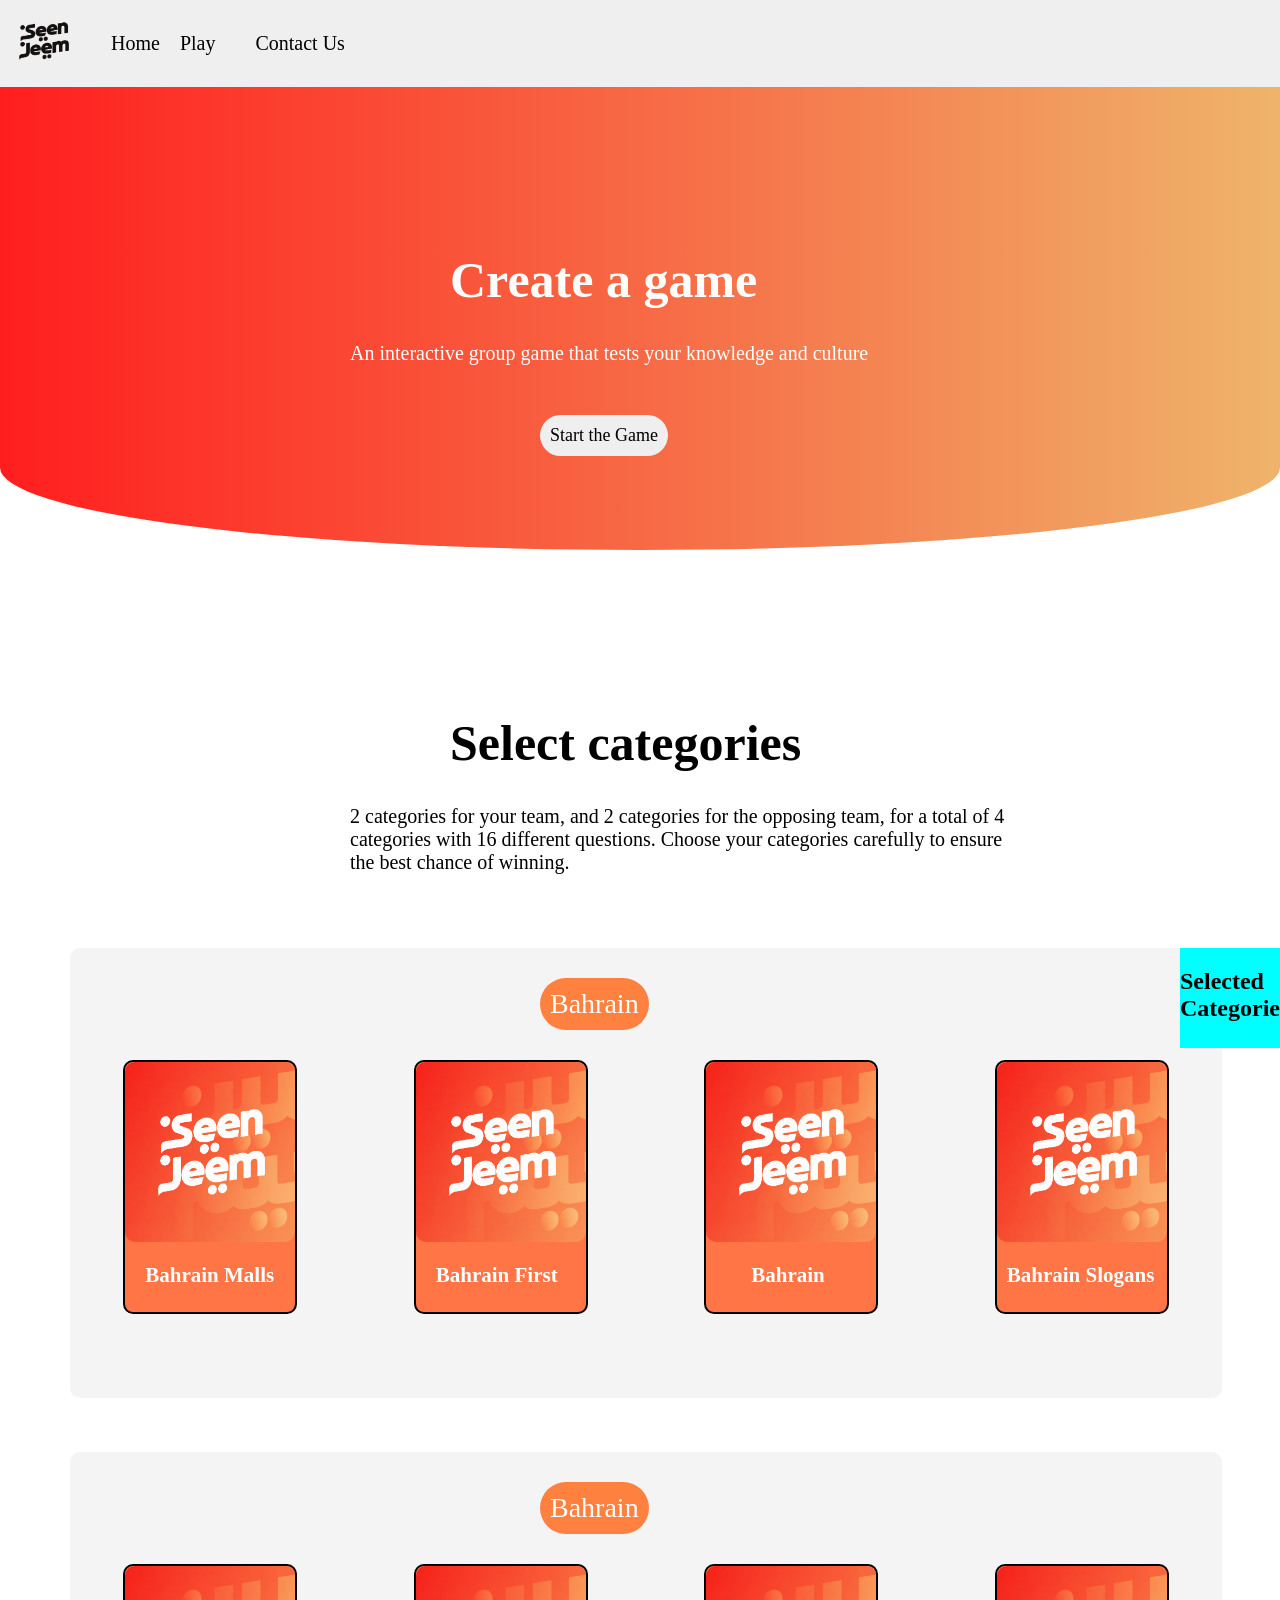
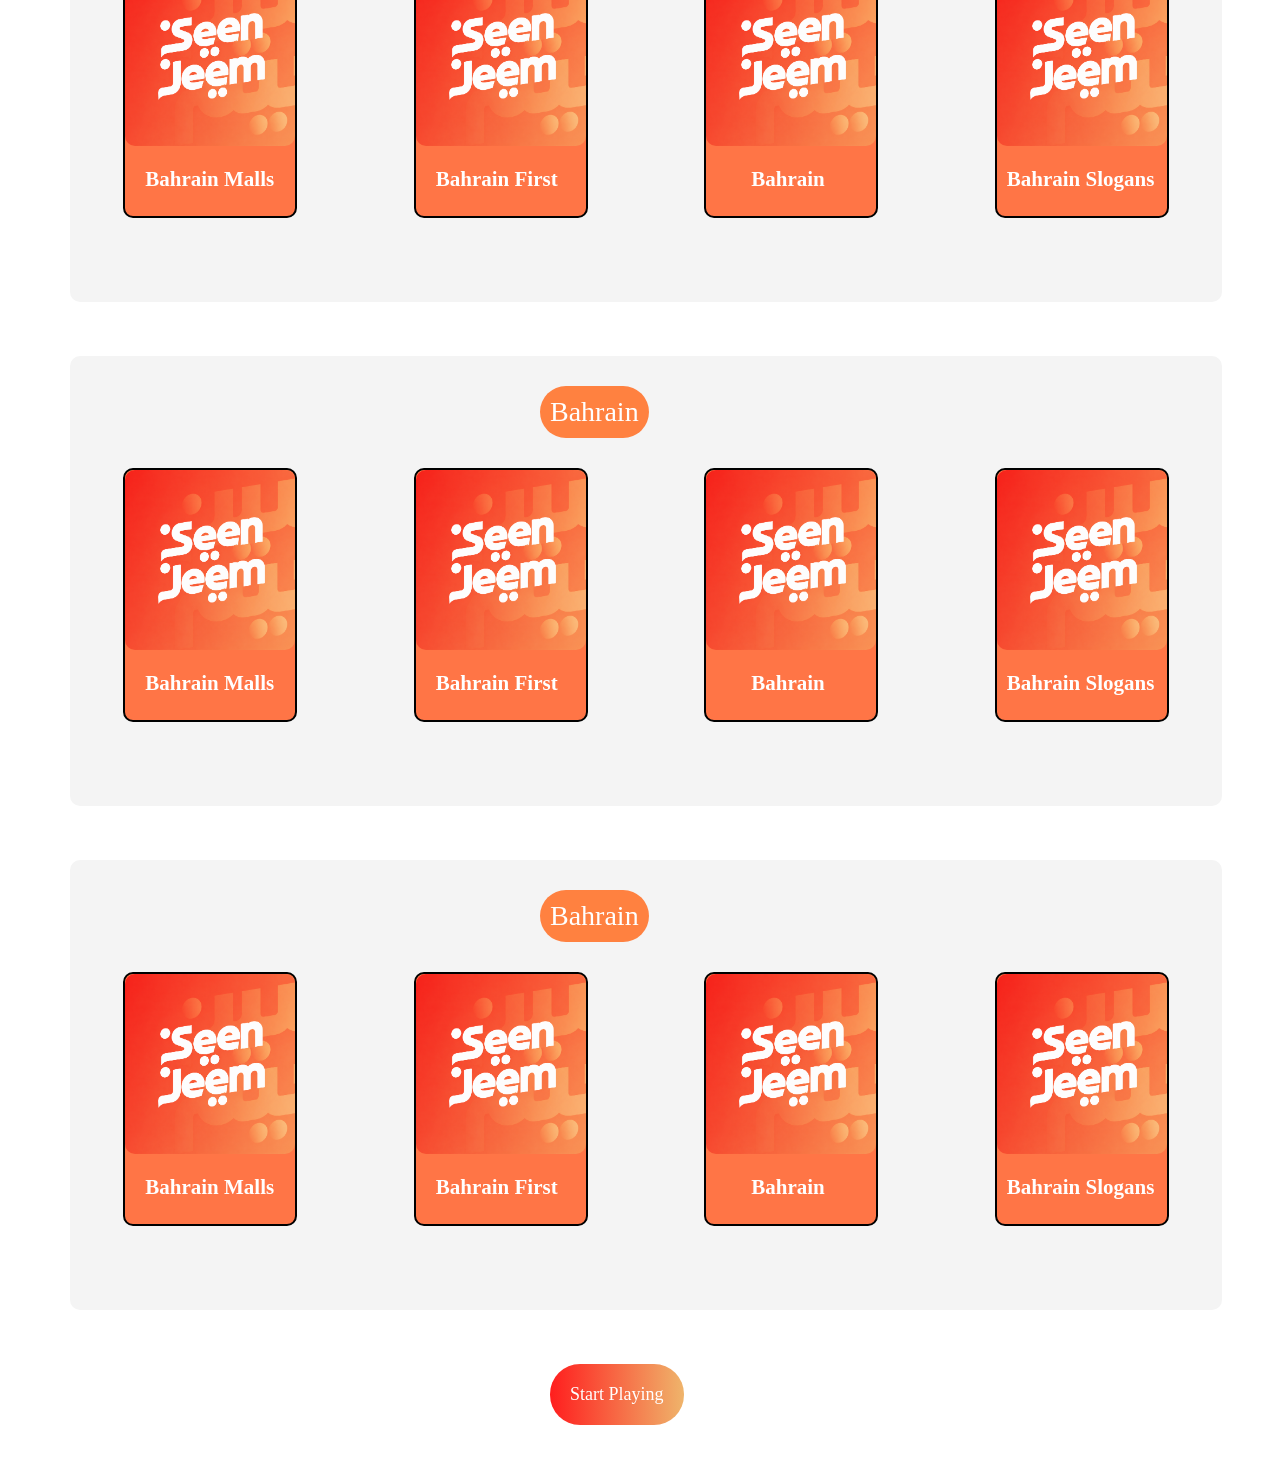
==== index.html @ 5590b990 "fix the questionclick function" ====
<!DOCTYPE html>
<html lang="en">
<head>
    <meta charset="UTF-8">
    <meta name="viewport" content="width=device-width, initial-scale=1.0">
    <title>SeenJeem</title>
    <link rel="stylesheet" href="./style.css">
    <script defer src="./app.js"></script>
    
</head>
<body>
        <div class="background">
    
    <nav class="navbar">
        <div class="logo"><img src="./pictures/seenjeemlogo-black-nobg.png" alt=""></div>

        <ul class="nav-links">
            <li><a href="#">Home</a></li>
            <li><a href="#">Play</li>
            <li><a href="#">Contact Us</a></li>
        </ul>

        
        <div class="hamburger">☰</div>
    </nav>
        <h1>Create a game</h1>
        <p>An interactive group game that tests your knowledge and culture</p>
        <button class="start-button">Start the Game</button>
    </div>


   <div class="select-category">
    <h1>Select categories</h1>
    <p>2 categories for your team, and 2 categories for the opposing team,
         for a total of 4 <br>categories with 16 different questions.
          Choose your categories carefully to ensure<br> the best chance of winning.</p>

   </div>
   <br><br><br>
<!-- <p style="height:100px; width:100px; position: absolute; right:0; background-color: aqua;">Side Bar</p> -->
 <div class="sidebar">

    <h2>Selected Categories</h2>

   <div id="selectedCategories"></div>

 </div>

   <div class="bahrain">
    <div class="bahrain-category">
        <button>Bahrain</button>

        <div class="bahrain-cards">

        <div  class="bahrain-q1">
            <img  src="./pictures/seenjeem-eng.png" alt="">
            <div class="bahrain-q1-h2">
                <h2>Bahrain Malls</h2>
            
        </div>

    </div>
       <div  class="bahrain-q2">
            <img  src="./pictures/seenjeem-eng.png" alt="">
            <div class="bahrain-q2-h2">
                <h2>Bahrain First</h2>
            
        </div>

    </div>

    <div  class="bahrain-q3">
            <img  src="./pictures/seenjeem-eng.png" alt="">
            <div class="bahrain-q3-h2">
                <h2>Bahrain </h2>
            
        </div>

    </div>
    <div  class="bahrain-q4">
            <img  src="./pictures/seenjeem-eng.png" alt="">
            <div class="bahrain-q4-h2">
                <h2>Bahrain Slogans</h2>
            
        </div>

    </div>
    </div>
    </div>

   </div>
   <br><br><br>
   <div class="bahrain">
    <div class="bahrain-category">
        <button>Bahrain</button>

        <div class="bahrain-cards">

        <div  class="bahrain-q1">
            <img  src="./pictures/seenjeem-eng.png" alt="">
            <div class="bahrain-q1-h2">
                <h2>Bahrain Malls</h2>
            
        </div>

    </div>
       <div  class="bahrain-q2">
            <img  src="./pictures/seenjeem-eng.png" alt="">
            <div class="bahrain-q2-h2">
                <h2>Bahrain First</h2>
            
        </div>

    </div>

    <div  class="bahrain-q3">
            <img  src="./pictures/seenjeem-eng.png" alt="">
            <div class="bahrain-q3-h2">
                <h2>Bahrain </h2>
            
        </div>

    </div>
    <div  class="bahrain-q4">
            <img  src="./pictures/seenjeem-eng.png" alt="">
            <div class="bahrain-q4-h2">
                <h2>Bahrain Slogans</h2>
            
        </div>

    </div>
    </div>
    </div>

   </div>
   <br><br><br>
   <div class="bahrain">
    <div class="bahrain-category">
        <button>Bahrain</button>

        <div class="bahrain-cards">

        <div  class="bahrain-q1" >
            <img  src="./pictures/seenjeem-eng.png" alt="">
            <div class="bahrain-q1-h2">
                <h2>Bahrain Malls</h2>
            
        </div>

    </div>
       <div  class="bahrain-q2" >
            <img  src="./pictures/seenjeem-eng.png" alt="">
            <div class="bahrain-q2-h2">
                <h2>Bahrain First</h2>
            
        </div>

    </div>

    <div  class="bahrain-q3" >
            <img  src="./pictures/seenjeem-eng.png" alt="">
            <div class="bahrain-q3-h2">
                <h2>Bahrain </h2>
            
        </div>

    </div>
    <div  class="bahrain-q4" >
            <img  src="./pictures/seenjeem-eng.png" alt="">
            <div class="bahrain-q4-h2">
                <h2>Bahrain Slogans</h2>
            
        </div>

    </div>
    </div>
    </div>

   </div>
   <br><br><br>
   <div class="bahrain">
    <div class="bahrain-category">
        <button>Bahrain</button>

        <div class="bahrain-cards">

        <div  class="bahrain-q1" >
            <img  src="./pictures/seenjeem-eng.png" alt="">
            <div class="bahrain-q1-h2">
                <h2>Bahrain Malls</h2>
            
        </div>

    </div>
       <div  class="bahrain-q2" >
            <img  src="./pictures/seenjeem-eng.png" alt="">
            <div class="bahrain-q2-h2">
                <h2>Bahrain First</h2>
            
        </div>

    </div>

    <div  class="bahrain-q3" >
            <img  src="./pictures/seenjeem-eng.png" alt="">
            <div class="bahrain-q3-h2">
                <h2>Bahrain </h2>
            
        </div>

    </div>
    <div  class="bahrain-q4" >
            <img  src="./pictures/seenjeem-eng.png" alt="">
            <div class="bahrain-q4-h2">
                <h2>Bahrain Slogans</h2>
            
        </div>

    </div>
    </div>
    </div>

   </div>
<br><br><br>
<!-- board section -->
   <div class="play-button">
    <button>Start Playing</button>

   </div>
    <br><br><br>

    <div class="cards-container">

    <div class="question-card " id="category1">

    <div class="left-side">
        <button>200</button>
        <button>400</button>
        <button>600</button>
    </div>

    <div class="mid-pic">
                <h2 class="category-name"></h2>
        <img src="./pictures/seenjeem-eng.png" alt="">
    </div>

    <div class="right-side">
        <button>200</button>
        <button>400</button>
        <button>600</button>
    </div>

</div>
<div class="question-card" id="category2">

    <div class="left-side">
        <button>200</button>
        <button>400</button>
        <button>600</button>
    </div>

    <div class="mid-pic">
        <h2 class="category-name"></h2>
        <img src="./pictures/seenjeem-eng.png" alt="">
    </div>

    <div class="right-side">
        <button>200</button>
        <button>400</button>
        <button>600</button>
    </div>

</div>

<div class="question-card" id="category3">

    <div class="left-side">
        <button>200</button>
        <button>400</button>
        <button>600</button>
    </div>

    <div class="mid-pic">
         <h2 class="category-name"></h2>
        <img src="./pictures/seenjeem-eng.png" alt="">
    </div>

    <div class="right-side">
        <button>200</button>
        <button>400</button>
        <button>600</button>
    </div>

</div>
<div class="question-card" id="category4">

    <div class="left-side">
        <button>200</button>
        <button>400</button>
        <button>600</button>
    </div>

    <div class="mid-pic">
        <h2 class="category-name"></h2>
        <img src="./pictures/seenjeem-eng.png" alt="">
    </div>

    <div class="right-side">
        <button>200</button>
        <button>400</button>
        <button>600</button>
    </div>

</div>




</div>
<div class="bottom-bar">
    <div class="team-1">
        <h2>Team 1</h2>
        <p>Score</p>
        <div class="score-box" id="team1-score">0</div>

    </div>
    <div class="team-2">
        <h2>Team 2</h2>
        <p>Score</p>
        <div class="score-box" id="team2-score">0</div>

    </div>

</div>
<!-- question section -->
 <!-- <nav class="navbar2">
        <div class="logo"><img src="./pictures/seenjeemlogo-black-nobg.png" alt=""></div>

        <ul class="nav-links">
            <li><a href="#">Home</a></li>
            <li><a href="#">Play</li>
            <li><a href="#">Contact Us</a></li>
        </ul>

        
        <div class="hamburger">☰</div>
    </nav> -->
    <div class="game">
        <div class="quiz">
            <div class="question"></div>
            <div class="choices">
            <button id="answer1">a2</button>
            <button id="answer2"></button>
            <button id="answer3"></button>
        </div>
    </div>

    <div class="teams">
        <div class=" team " id="team1"> Team 1</div>
        <div class="team" id="team2">Team 2</div>
    </div>
    

</div>
<div class="answer">
        <h2>the answer is</h2>
    </div>

<div class="bottom-bar2">
    <div class="team-11">
        <h2>Team 1</h2>
        <p>Score</p>
        <div class="score-box" id="team1-score">0</div>

    </div>
    <div class="team-22">
        <h2>Team 2</h2>
        <p>Score</p>
        <div class="score-box2" id="team2-score2">0</div>

    </div>

</div>
</body>
</html>
---- style.css ----
body {
    margin: 0;
    /* removes any default spacing that the browser does */
}
.navbar {
    background: #EFEFEF;
    padding: 16px;
    display: flex;
    justify-content: flex-start;
    align-items: center;

}
.background{
     height: 550px;

    background: linear-gradient(
        90deg,
        #ff1e1e 0%,
        #efb46b 100%
    );
    /* this blends two color with each other starts from the left which is #ff1e1e which start solid with 0% till the yellow and the 90deg so it sarts from the left to the right */

    border-bottom-left-radius: 50% 15%;
    border-bottom-right-radius: 50% 15%;
}
.logo{
    /* background-color: orange; */
    width: 55px;
    /* height: 20%; */
    

}
.logo img{
    width: 100%;
    height: 10%;

}
.nav-links {
    list-style: none;
    display: flex;
    gap: 20px;
    
}

.nav-links li {
    display: block;
}

.nav-links a {
    color: black;
    text-decoration: none;
    font-size: 20px;
    /* font-family: 'Gill Sans', 'Gill Sans MT', Calibri, 'Trebuchet MS', sans-serif; */
    font-family: 'britannic';
    
}

.nav-links a:hover{
    color: white;
    background-color: #A90000;
    border-radius: 30px;
    padding: 10px;
}

.hamburger{
    display: none;
}
/* when the screen goes below the this number app;y the styling */


@media(max-width: 400px){
    .nav-links{
        display: none;
        padding-left: 50px;
    }

    .hamburger{
        display: block;
    }
}
.sidebar{
    height:100px;
     width:100px;
      position: absolute; 
      right:0; 
      background-color: aqua;
}
.background h1{
    color: white;
    font-family: 'britannic';
    font-size: 50px;
    padding-left: 450px;
    padding-top: 130px;
}
.background p{
    color: white;
    font-size: 20px;
    padding-left: 350px;
}
.start-button{
   padding: 10px;
   border-radius: 30px;
   border: none;
   color: black;
   font-size: 18px;
   font-family:'britannic' ;

    margin-left: 540px;
    margin-top: 30px;
    
}
.start-button:hover{
    color: white;
    background-color: #A90000;
;
}
.select-category h1{
    font-family: 'britannic';
    font-size: 50px;
    padding-left: 450px;
    padding-top: 130px;

}
.select-category p{
    font-size: 20px;
    padding-left: 350px;

}

.bahrain-category{
    background-color:#F4F4F4;
    width: 90%;
    height: 450px;
    /* height: 100%; */
    /* padding-left: 350px; */
    margin-left: 70px;
    border-radius: 10px;
    
}
.bahrain-cards{
    display: flex;
    justify-content:space-around;
    gap: 10px;
}
.bahrain-category button{
    color: white;
   padding: 10px;
   border-radius: 30px;
   border: none;
   font-size: 28px;
   font-family:'britannic' ;
   background-color: #FF8140;

    margin-left: 470px;
    margin-top: 30px;
    margin-bottom: 30px;
    
    

}
.bahrain-q1{
    width: 170px;
    height: 250px;
    border: solid black 2px;
    border-radius: 10px;
    background-color:#FF7546;
    
    
}
.bahrain-q1 img{
    /* border: 2px black; */
    border-radius: 10px;
    width:170px;
    height: 180px;
    /* padding-left: 30px; */
}
.bahrain-q1-h2{
    font-family: 'britannic';
    background-color: #FF7546;
    color: white;
    padding-left: 20px;
    font-size: 14px;
}
.bahrain-q2{
    width: 170px;
    height: 250px;
    border: solid black 2px;
    border-radius: 10px;
    background-color: #FF7546;
    
}
.bahrain-q2 img{
    /* border: 2px black; */
    border-radius: 10px;
    width:170px;
    height: 180px;
    /* padding-left: 30px; */
}
.bahrain-q2-h2{
    font-family: 'britannic';
    background-color: #FF7546;
    color: white;
    padding-left: 20px;
    font-size: 14px;

}
.bahrain-q3{
    width: 170px;
    height: 250px;
    border: solid black 2px;
    border-radius: 10px;
    background-color: #FF7546;
    
}
.bahrain-q3 img{
    /* border: 2px black; */
    border-radius: 10px;
    width:170px;
    height: 180px;
    /* padding-left: 30px; */
}
.bahrain-q3-h2{
    font-family: 'britannic';
    background-color: #FF7546;
    color: white;
    padding-left: 45px;
    font-size: 14px;

}
.bahrain-q4{
    width: 170px;
    height: 250px;
    border: solid black 2px;
    border-radius: 10px;
    background-color: #FF7546;
    
}
.bahrain-q4 img{
    /* border: 2px black; */
    border-radius: 10px;
    width:170px;
    height: 180px;
    /* padding-left: 30px; */
}
.bahrain-q4-h2{
    font-family: 'britannic';
    background-color: #FF7546;
    color: white;
    padding-left: 10px;
    font-size: 14px;

}
.play-button button{
   padding: 20px;
   border-radius: 30px;
   border: none;
   color: white;
    background: linear-gradient(
        90deg,
        #ff1e1e 0%,
        #efb46b 100%
    );
    margin-left: 550px;
    font-size: 18px;
   font-family:'britannic' ; 
   
   
}
.play-button button:hover{
    background-color: #A90000;
    background: #A90000;
}
/* //////////////////////////////////////////////////////////////////////////// */
/* board page */

.navbar-board {
    background: linear-gradient(
        90deg,
        #ff1e1e 0%,
        #efb46b 100%
    );
    padding: 16px;
    display: flex;
    justify-content: flex-start;
    align-items: center;

}
.nav-links-board {
    list-style: none;
    display: flex;
    gap: 20px;
    
}

.nav-links-board li {
    display: block;
}

.nav-links-board a {
    color: white;
    text-decoration: none;
    font-size: 20px;
    /* font-family: 'Gill Sans', 'Gill Sans MT', Calibri, 'Trebuchet MS', sans-serif; */
    font-family: 'britannic';
    
}

.nav-links-board a:hover{
    color: black;
    background-color: white;
    border-radius: 30px;
    padding: 10px;
}
.cards-container{
    display: flex;
    gap: 30px;
    justify-content: center;
    flex-wrap: wrap;
}

.question-card{
    background-color:#F4F4F4;
    width: 550px;
    height: 200px;
    padding: 22px;
    display: flex;
    gap: 10px;
    align-items: center;
    justify-content: center;
    border-radius: 20px;
}
.mid-pic img{
    width: 120px;
    border-radius: 20px;
}
.left-side{
    display: flex;
    flex-direction: column;
    gap: 13px;
}
.right-side{
    display: flex;
    flex-direction: column;
    gap: 13px;
}
.left-side button{
   width: 60px;
   height: 30px;
   border: black solid 2px;
   border-radius: 150px;
   font-family: 'britannic';
}
.right-side button{
    width: 60px;
   height: 30px;
   border: black solid 2px;
   border-radius: 150px;
   font-family: 'britannic';
}
.left-side button:hover{
    color: white;
    background-color: #A90000;
    
}
.right-side button:hover{
    color: white;
    background-color: #A90000;
}
.bottom-bar{
    width: 100%;
    height: 20%;
    background-color: #EFEFEF;
    display: flex;
    justify-content: space-between;
    margin-top: 60px;
}
.team-1{
    font-family: 'britannic';
    margin-left: 120px;
    
}

.team-2{
    font-family: 'britannic';
    margin-right: 120px;
}
.team-1 p{
    border-bottom: 2px solid black;
    padding-bottom: 8px;
}

.team-2 p {
    border-bottom: 2px solid black;
    padding-bottom: 8px;

}
.score-box {
    width: 70px;
    height: 50px;
    border: black 2px solid;
    border-radius: 10px;
    display: flex;
    justify-content: center;
    align-items: center;
    background-color: white;
}
/* let the board hidden  */
.cards-container{
    display: none;
}
.bottom-bar{
    display: none;
}
/* /////////////////////////////////////////////////////////////////////////////////////////////////////////////////////// */
/* question page */
.game {
    display: flex;
    gap: 30px;
}

.quiz {
    width: 500px;
    border: 3px solid #e5e5e5;
    border-radius: 20px;
    padding: 40px;
    margin-left: 100px;
    padding-left: 100px;
    display: flex;
    flex-direction: column;
    justify-content: center;
    align-items: center;
    margin-top: 70px;
}

.question {
    font-size: 30px;
    margin-bottom: 40px;
}

.choices {
    display: flex;
    flex-direction: column;
    gap: 15px;
    width: 50%;
}

.choices button {
    padding: 15px;
    border: none;
    border-radius: 12px;
    background: #e5e5e5;
}
.choices button:hover {
   color: white;
   background-color: #A90000;
}

.teams {
    width: 200px;
    margin-top: 100px;
}

.team {
    padding: 20px;
    margin-bottom: 12px;
    border-radius: 15px;
    background: #f3f3f3;
}


.answer{
font-family:'britannic';

}

.bottom-bar2{
    width: 100%;
    height: 20%;
    background-color: #EFEFEF;
    display: flex;
    justify-content: space-between;
    margin-top: 60px;
}
.team-11{
    font-family: 'britannic';
    margin-left: 120px;
    
}

.team-22{
    font-family: 'britannic';
    margin-right: 120px;
}
.team-11 p{
    border-bottom: 2px solid black;
    padding-bottom: 8px;
}

.team-22 p {
    border-bottom: 2px solid black;
    padding-bottom: 8px;

}
.score-box2 {
    width: 70px;
    height: 50px;
    border: black 2px solid;
    border-radius: 10px;
    display: flex;
    justify-content: center;
    align-items: center;
    background-color: white;
}
.game{
    display: none;
}
.answer{
    display: none;
}
.bottom-bar2{
    display: none;
}
/* .navbar2 {
    background: #EFEFEF;
    padding: 16px;
    display: flex;
    justify-content: flex-start;
    align-items: center;
        display: none;


} */
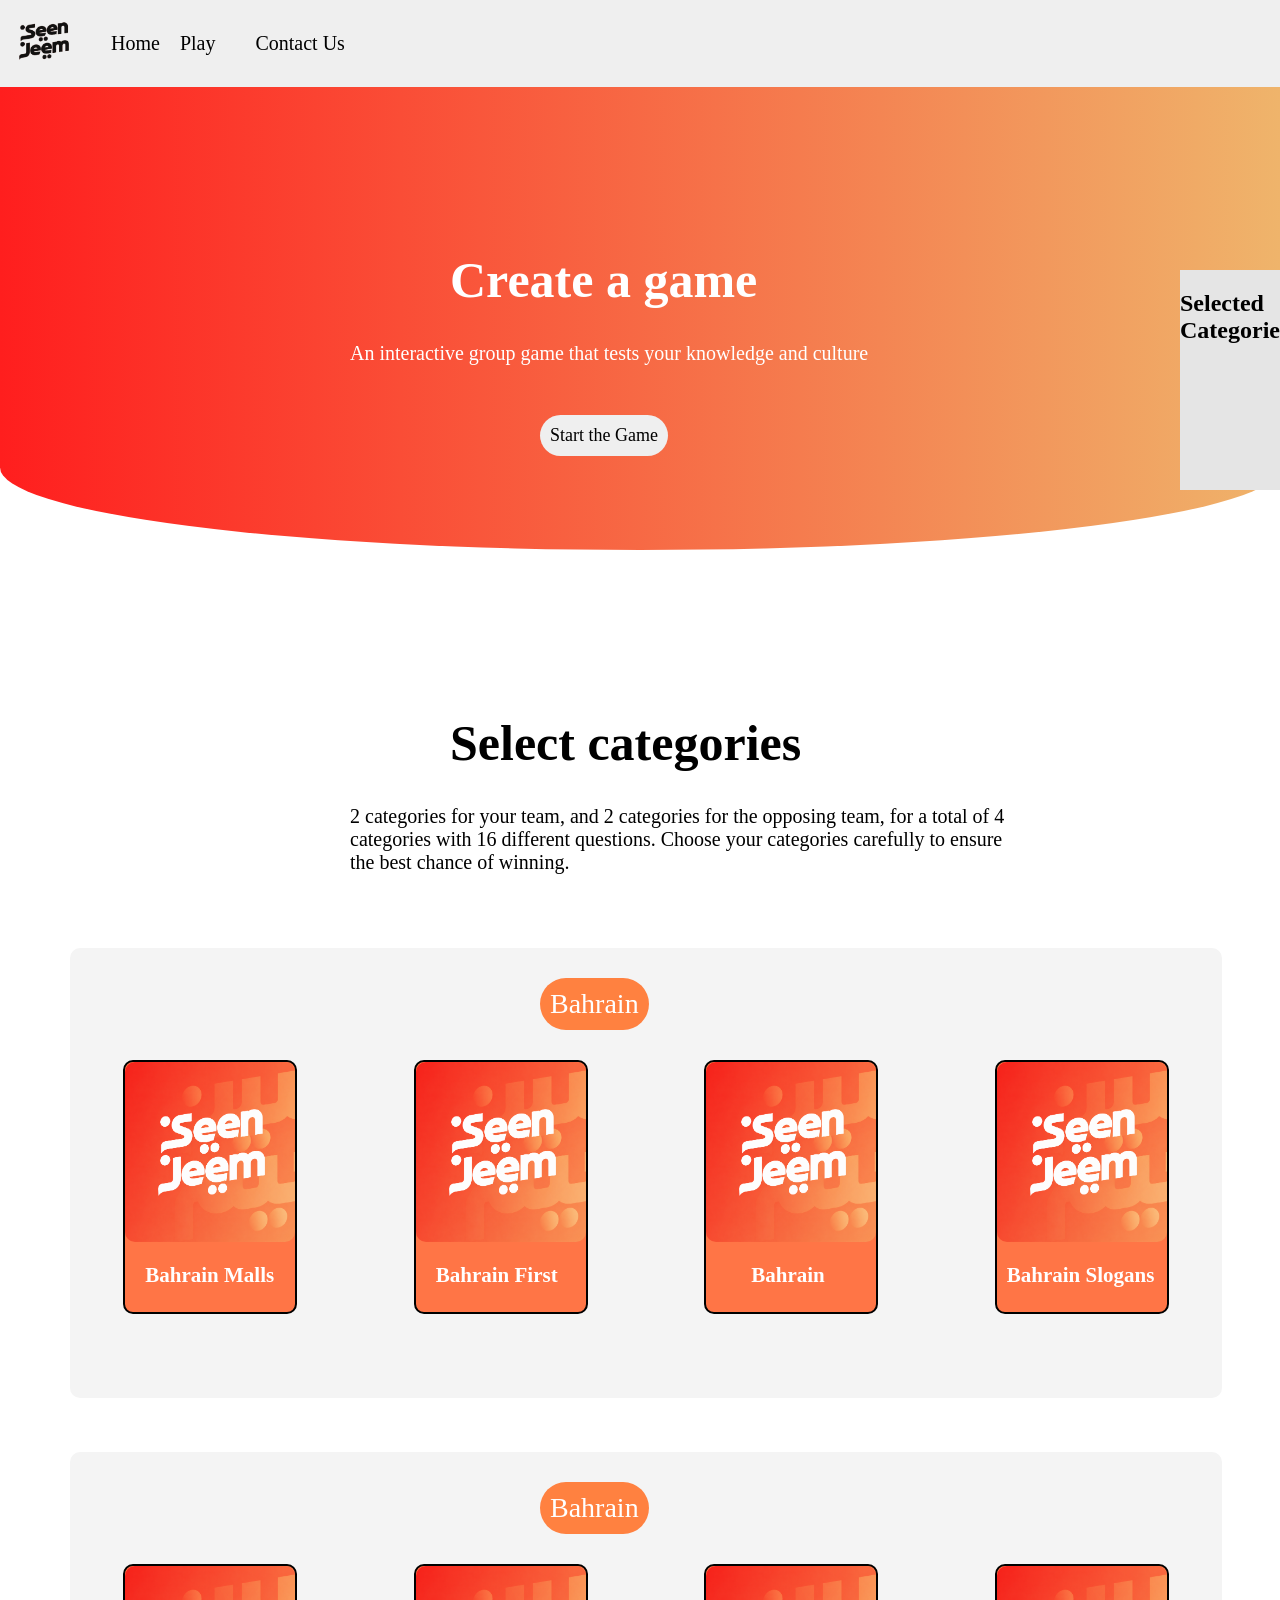
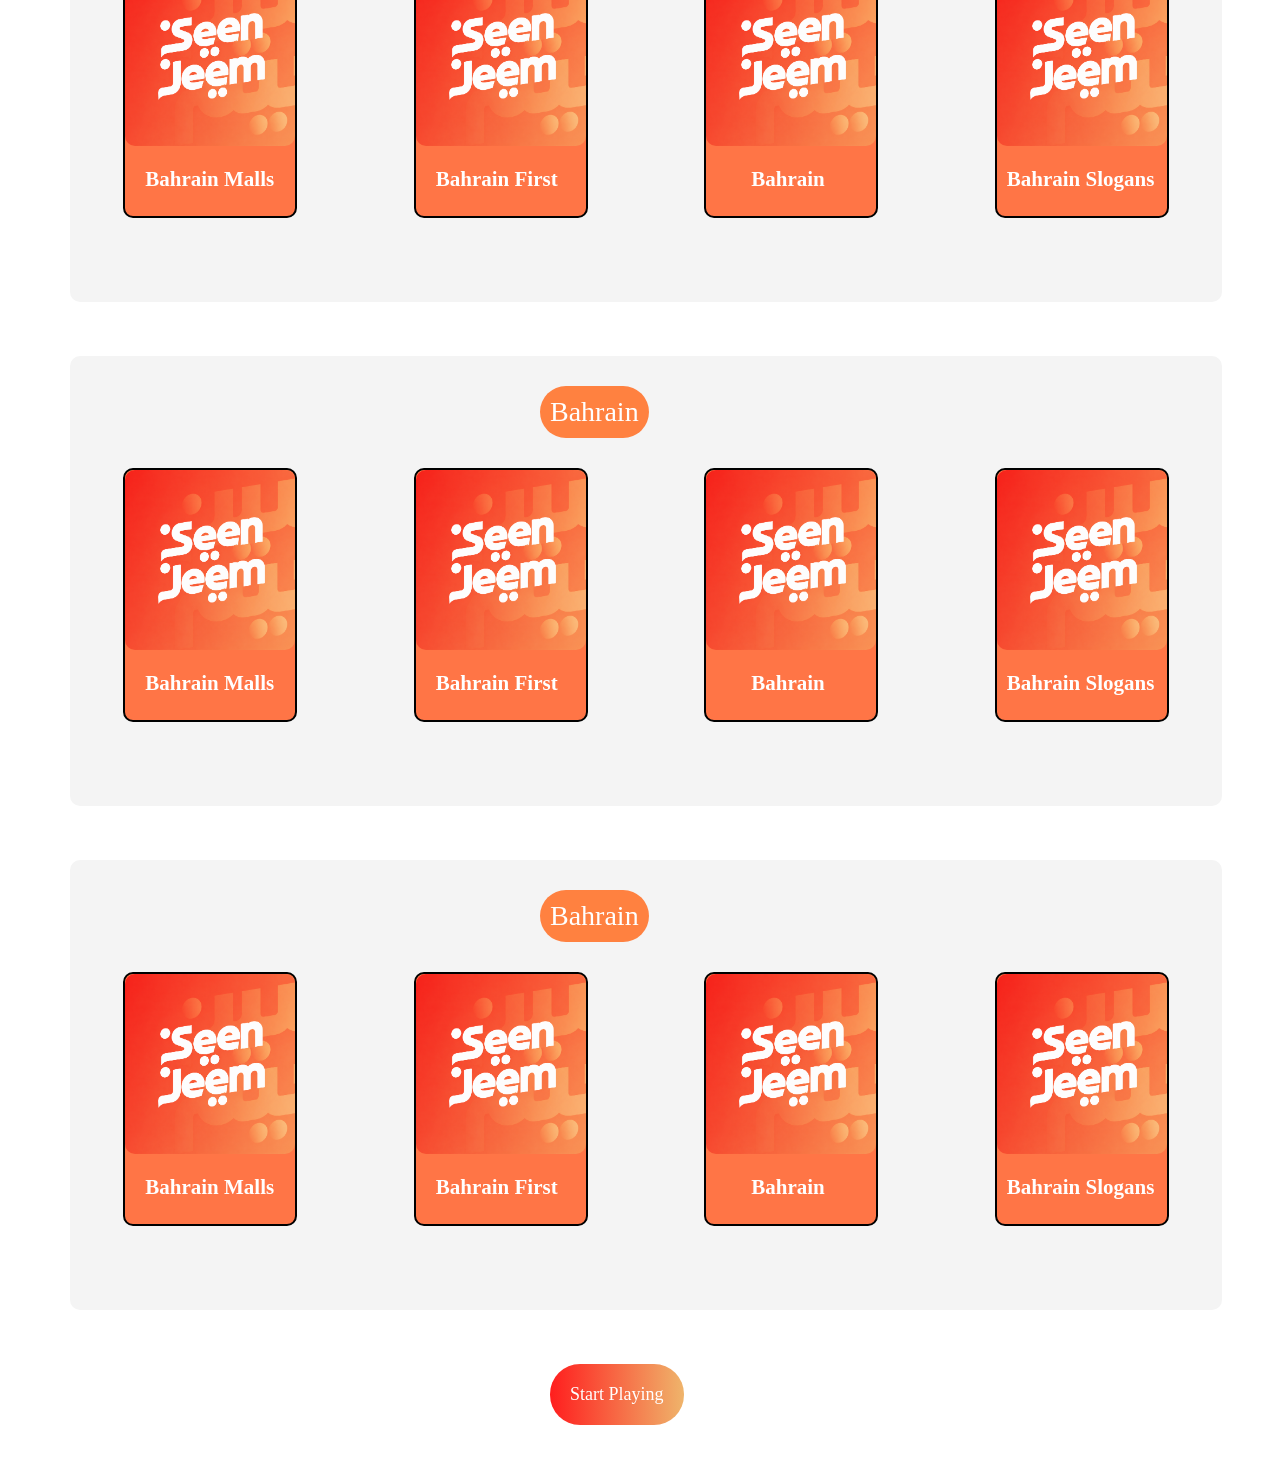
==== commit c298ac0f: "feat:added the winning popup" ====
--- a/index.html
+++ b/index.html
@@ -317,17 +317,23 @@
 
 
 </div>
+<!-- winner section  pop up-->
+
+    <div class="win-popup" id="winPopUp">
+        <!-- <h1>The Winner is </h1> -->
+    
+</div>
 <div class="bottom-bar">
     <div class="team-1">
         <h2>Team 1</h2>
         <p>Score</p>
-        <div class="score-box" id="team1-score">0</div>
+        <div class="score-box" id="board-team1-score">0</div>
 
     </div>
     <div class="team-2">
         <h2>Team 2</h2>
         <p>Score</p>
-        <div class="score-box" id="team2-score">0</div>
+        <div class="score-box" id="board-team2-score">0</div>
 
     </div>
 
@@ -365,12 +371,21 @@
 <div class="answer">
         <h2>the answer is</h2>
     </div>
+<!-- score section  pop up-->
+
+    <div class="score-popup" id="scorePopup">
+    <h2>Who gets the points?</h2>
+
+    <button id="giveTeam1">Team 1</button>
+    <button id="giveTeam2">Team 2</button>
+    <button id="giveNoOne">No One</button>
+</div>
 
 <div class="bottom-bar2">
     <div class="team-11">
         <h2>Team 1</h2>
         <p>Score</p>
-        <div class="score-box" id="team1-score">0</div>
+        <div class="score-box" id="team1-score2">0</div>
 
     </div>
     <div class="team-22">
--- a/style.css
+++ b/style.css
@@ -2,6 +2,7 @@
     margin: 0;
     /* removes any default spacing that the browser does */
 }
+
 .navbar {
     background: #EFEFEF;
     padding: 16px;
@@ -10,36 +11,38 @@
     align-items: center;
 
 }
-.background{
-     height: 550px;
-
-    background: linear-gradient(
-        90deg,
-        #ff1e1e 0%,
-        #efb46b 100%
-    );
+
+.background {
+    height: 550px;
+
+    background: linear-gradient(90deg,
+            #ff1e1e 0%,
+            #efb46b 100%);
     /* this blends two color with each other starts from the left which is #ff1e1e which start solid with 0% till the yellow and the 90deg so it sarts from the left to the right */
 
     border-bottom-left-radius: 50% 15%;
     border-bottom-right-radius: 50% 15%;
 }
-.logo{
+
+.logo {
     /* background-color: orange; */
     width: 55px;
     /* height: 20%; */
-    
-
-}
-.logo img{
+
+
+}
+
+.logo img {
     width: 100%;
     height: 10%;
 
 }
+
 .nav-links {
     list-style: none;
     display: flex;
     gap: 20px;
-    
+
 }
 
 .nav-links li {
@@ -52,151 +55,170 @@
     font-size: 20px;
     /* font-family: 'Gill Sans', 'Gill Sans MT', Calibri, 'Trebuchet MS', sans-serif; */
     font-family: 'britannic';
-    
-}
-
-.nav-links a:hover{
+
+}
+
+.nav-links a:hover {
     color: white;
     background-color: #A90000;
     border-radius: 30px;
     padding: 10px;
 }
 
-.hamburger{
-    display: none;
-}
+.hamburger {
+    display: none;
+}
+
 /* when the screen goes below the this number app;y the styling */
 
 
-@media(max-width: 400px){
-    .nav-links{
+@media(max-width: 400px) {
+    .nav-links {
         display: none;
         padding-left: 50px;
     }
 
-    .hamburger{
+    .hamburger {
         display: block;
     }
 }
-.sidebar{
-    height:100px;
-     width:100px;
-      position: absolute; 
-      right:0; 
-      background-color: aqua;
-}
-.background h1{
+
+.sidebar {
+    display: inline-block;
+    height: 220px;
+    width: 100px;
+    position: fixed;
+    right: 0;
+    top: 30%;
+    background-color: #e5e5e5;
+}
+
+
+.background h1 {
     color: white;
     font-family: 'britannic';
     font-size: 50px;
     padding-left: 450px;
     padding-top: 130px;
 }
-.background p{
+
+.background p {
     color: white;
     font-size: 20px;
     padding-left: 350px;
 }
-.start-button{
-   padding: 10px;
-   border-radius: 30px;
-   border: none;
-   color: black;
-   font-size: 18px;
-   font-family:'britannic' ;
+
+.start-button {
+    padding: 10px;
+    border-radius: 30px;
+    border: none;
+    color: black;
+    font-size: 18px;
+    font-family: 'britannic';
 
     margin-left: 540px;
     margin-top: 30px;
-    
-}
-.start-button:hover{
-    color: white;
-    background-color: #A90000;
-;
-}
-.select-category h1{
+
+}
+
+.start-button:hover {
+    color: white;
+    background-color: #A90000;
+    ;
+}
+
+.select-category h1 {
     font-family: 'britannic';
     font-size: 50px;
     padding-left: 450px;
     padding-top: 130px;
 
 }
-.select-category p{
+
+.select-category p {
     font-size: 20px;
     padding-left: 350px;
 
 }
 
-.bahrain-category{
-    background-color:#F4F4F4;
+.bahrain-category {
+    background-color: #F4F4F4;
     width: 90%;
     height: 450px;
     /* height: 100%; */
     /* padding-left: 350px; */
     margin-left: 70px;
     border-radius: 10px;
-    
-}
-.bahrain-cards{
-    display: flex;
-    justify-content:space-around;
+
+}
+
+.bahrain-cards {
+    display: flex;
+    justify-content: space-around;
     gap: 10px;
 }
-.bahrain-category button{
-    color: white;
-   padding: 10px;
-   border-radius: 30px;
-   border: none;
-   font-size: 28px;
-   font-family:'britannic' ;
-   background-color: #FF8140;
+
+.bahrain-category button {
+    color: white;
+    padding: 10px;
+    border-radius: 30px;
+    border: none;
+    font-size: 28px;
+    font-family: 'britannic';
+    background-color: #FF8140;
 
     margin-left: 470px;
     margin-top: 30px;
     margin-bottom: 30px;
-    
-    
-
-}
-.bahrain-q1{
+
+
+
+}
+
+.bahrain-q1 {
     width: 170px;
     height: 250px;
     border: solid black 2px;
     border-radius: 10px;
-    background-color:#FF7546;
-    
-    
-}
-.bahrain-q1 img{
+    background-color: #FF7546;
+
+
+}
+
+.bahrain-q1 img {
     /* border: 2px black; */
     border-radius: 10px;
-    width:170px;
+    width: 170px;
     height: 180px;
     /* padding-left: 30px; */
 }
-.bahrain-q1-h2{
+
+.bahrain-q1-h2 {
     font-family: 'britannic';
     background-color: #FF7546;
     color: white;
     padding-left: 20px;
     font-size: 14px;
 }
-.bahrain-q2{
+
+.bahrain-q2 {
     width: 170px;
     height: 250px;
     border: solid black 2px;
     border-radius: 10px;
     background-color: #FF7546;
-    
-}
-.bahrain-q2 img{
+
+}
+
+.bahrain-q2 img {
     /* border: 2px black; */
     border-radius: 10px;
-    width:170px;
+    width: 170px;
     height: 180px;
     /* padding-left: 30px; */
 }
-.bahrain-q2-h2{
+
+.bahrain-q2-h2 {
     font-family: 'britannic';
     background-color: #FF7546;
     color: white;
@@ -204,22 +226,25 @@
     font-size: 14px;
 
 }
-.bahrain-q3{
+
+.bahrain-q3 {
     width: 170px;
     height: 250px;
     border: solid black 2px;
     border-radius: 10px;
     background-color: #FF7546;
-    
-}
-.bahrain-q3 img{
+
+}
+
+.bahrain-q3 img {
     /* border: 2px black; */
     border-radius: 10px;
-    width:170px;
+    width: 170px;
     height: 180px;
     /* padding-left: 30px; */
 }
-.bahrain-q3-h2{
+
+.bahrain-q3-h2 {
     font-family: 'britannic';
     background-color: #FF7546;
     color: white;
@@ -227,22 +252,25 @@
     font-size: 14px;
 
 }
-.bahrain-q4{
+
+.bahrain-q4 {
     width: 170px;
     height: 250px;
     border: solid black 2px;
     border-radius: 10px;
     background-color: #FF7546;
-    
-}
-.bahrain-q4 img{
+
+}
+
+.bahrain-q4 img {
     /* border: 2px black; */
     border-radius: 10px;
-    width:170px;
+    width: 170px;
     height: 180px;
     /* padding-left: 30px; */
 }
-.bahrain-q4-h2{
+
+.bahrain-q4-h2 {
     font-family: 'britannic';
     background-color: #FF7546;
     color: white;
@@ -250,46 +278,46 @@
     font-size: 14px;
 
 }
-.play-button button{
-   padding: 20px;
-   border-radius: 30px;
-   border: none;
-   color: white;
-    background: linear-gradient(
-        90deg,
-        #ff1e1e 0%,
-        #efb46b 100%
-    );
+
+.play-button button {
+    padding: 20px;
+    border-radius: 30px;
+    border: none;
+    color: white;
+    background: linear-gradient(90deg,
+            #ff1e1e 0%,
+            #efb46b 100%);
     margin-left: 550px;
     font-size: 18px;
-   font-family:'britannic' ; 
-   
-   
-}
-.play-button button:hover{
+    font-family: 'britannic';
+
+
+}
+
+.play-button button:hover {
     background-color: #A90000;
     background: #A90000;
 }
+
 /* //////////////////////////////////////////////////////////////////////////// */
 /* board page */
 
 .navbar-board {
-    background: linear-gradient(
-        90deg,
-        #ff1e1e 0%,
-        #efb46b 100%
-    );
+    background: linear-gradient(90deg,
+            #ff1e1e 0%,
+            #efb46b 100%);
     padding: 16px;
     display: flex;
     justify-content: flex-start;
     align-items: center;
 
 }
+
 .nav-links-board {
     list-style: none;
     display: flex;
     gap: 20px;
-    
+
 }
 
 .nav-links-board li {
@@ -302,24 +330,25 @@
     font-size: 20px;
     /* font-family: 'Gill Sans', 'Gill Sans MT', Calibri, 'Trebuchet MS', sans-serif; */
     font-family: 'britannic';
-    
-}
-
-.nav-links-board a:hover{
+
+}
+
+.nav-links-board a:hover {
     color: black;
     background-color: white;
     border-radius: 30px;
     padding: 10px;
 }
-.cards-container{
+
+.cards-container {
     display: flex;
     gap: 30px;
     justify-content: center;
     flex-wrap: wrap;
 }
 
-.question-card{
-    background-color:#F4F4F4;
+.question-card {
+    background-color: #F4F4F4;
     width: 550px;
     height: 200px;
     padding: 22px;
@@ -329,44 +358,52 @@
     justify-content: center;
     border-radius: 20px;
 }
-.mid-pic img{
+
+.mid-pic img {
     width: 120px;
     border-radius: 20px;
 }
-.left-side{
+
+.left-side {
     display: flex;
     flex-direction: column;
     gap: 13px;
 }
-.right-side{
+
+.right-side {
     display: flex;
     flex-direction: column;
     gap: 13px;
 }
-.left-side button{
-   width: 60px;
-   height: 30px;
-   border: black solid 2px;
-   border-radius: 150px;
-   font-family: 'britannic';
-}
-.right-side button{
+
+.left-side button {
     width: 60px;
-   height: 30px;
-   border: black solid 2px;
-   border-radius: 150px;
-   font-family: 'britannic';
-}
-.left-side button:hover{
-    color: white;
-    background-color: #A90000;
-    
-}
-.right-side button:hover{
-    color: white;
-    background-color: #A90000;
-}
-.bottom-bar{
+    height: 30px;
+    border: black solid 2px;
+    border-radius: 150px;
+    font-family: 'britannic';
+}
+
+.right-side button {
+    width: 60px;
+    height: 30px;
+    border: black solid 2px;
+    border-radius: 150px;
+    font-family: 'britannic';
+}
+
+.left-side button:hover {
+    color: white;
+    background-color: #A90000;
+
+}
+
+.right-side button:hover {
+    color: white;
+    background-color: #A90000;
+}
+
+.bottom-bar {
     width: 100%;
     height: 20%;
     background-color: #EFEFEF;
@@ -374,17 +411,19 @@
     justify-content: space-between;
     margin-top: 60px;
 }
-.team-1{
+
+.team-1 {
     font-family: 'britannic';
     margin-left: 120px;
-    
-}
-
-.team-2{
+
+}
+
+.team-2 {
     font-family: 'britannic';
     margin-right: 120px;
 }
-.team-1 p{
+
+.team-1 p {
     border-bottom: 2px solid black;
     padding-bottom: 8px;
 }
@@ -394,6 +433,7 @@
     padding-bottom: 8px;
 
 }
+
 .score-box {
     width: 70px;
     height: 50px;
@@ -404,13 +444,16 @@
     align-items: center;
     background-color: white;
 }
+
 /* let the board hidden  */
-.cards-container{
-    display: none;
-}
-.bottom-bar{
-    display: none;
-}
+.cards-container {
+    display: none;
+}
+
+.bottom-bar {
+    display: none;
+}
+
 /* /////////////////////////////////////////////////////////////////////////////////////////////////////////////////////// */
 /* question page */
 .game {
@@ -450,9 +493,10 @@
     border-radius: 12px;
     background: #e5e5e5;
 }
+
 .choices button:hover {
-   color: white;
-   background-color: #A90000;
+    color: white;
+    background-color: #A90000;
 }
 
 .teams {
@@ -468,12 +512,12 @@
 }
 
 
-.answer{
-font-family:'britannic';
-
-}
-
-.bottom-bar2{
+.answer {
+    font-family: 'britannic';
+
+}
+
+.bottom-bar2 {
     width: 100%;
     height: 20%;
     background-color: #EFEFEF;
@@ -481,17 +525,19 @@
     justify-content: space-between;
     margin-top: 60px;
 }
-.team-11{
+
+.team-11 {
     font-family: 'britannic';
     margin-left: 120px;
-    
-}
-
-.team-22{
+
+}
+
+.team-22 {
     font-family: 'britannic';
     margin-right: 120px;
 }
-.team-11 p{
+
+.team-11 p {
     border-bottom: 2px solid black;
     padding-bottom: 8px;
 }
@@ -501,6 +547,7 @@
     padding-bottom: 8px;
 
 }
+
 .score-box2 {
     width: 70px;
     height: 50px;
@@ -511,15 +558,19 @@
     align-items: center;
     background-color: white;
 }
-.game{
-    display: none;
-}
-.answer{
-    display: none;
-}
-.bottom-bar2{
-    display: none;
-}
+
+.game {
+    display: none;
+}
+
+.answer {
+    display: none;
+}
+
+.bottom-bar2 {
+    display: none;
+}
+
 /* .navbar2 {
     background: #EFEFEF;
     padding: 16px;
@@ -530,3 +581,44 @@
 
 
 } */
+/* popup */
+.score-popup {
+    display: none;
+    flex-direction: column;
+    gap: 15px;
+    padding: 30px;
+    padding-left: 80px;
+    /* margin-left: 300px; */
+    width: 30%;
+    background: linear-gradient(90deg,
+            #ff1e1e 0%,
+            #efb46b 100%);
+    color: white;
+    font-family:'britannic' ;
+    position: fixed;
+    top: 50px;
+    left: 320px;
+}
+
+.score-popup button {
+
+    color: #A90000;
+    padding: 15px 20px;
+    margin-top: 15px;
+    background-color: white;
+    color: #A90000;
+    border: none;
+    border-radius: 12px;
+    font-family: 'britannic';
+    font-size: 16px;
+    font-weight: bold;
+}
+.score-popup button:hover{
+    background-color: #A90000;
+    color: white;
+}
+.win-popup{
+    display: none;
+    background-color: #A90000;
+}
+
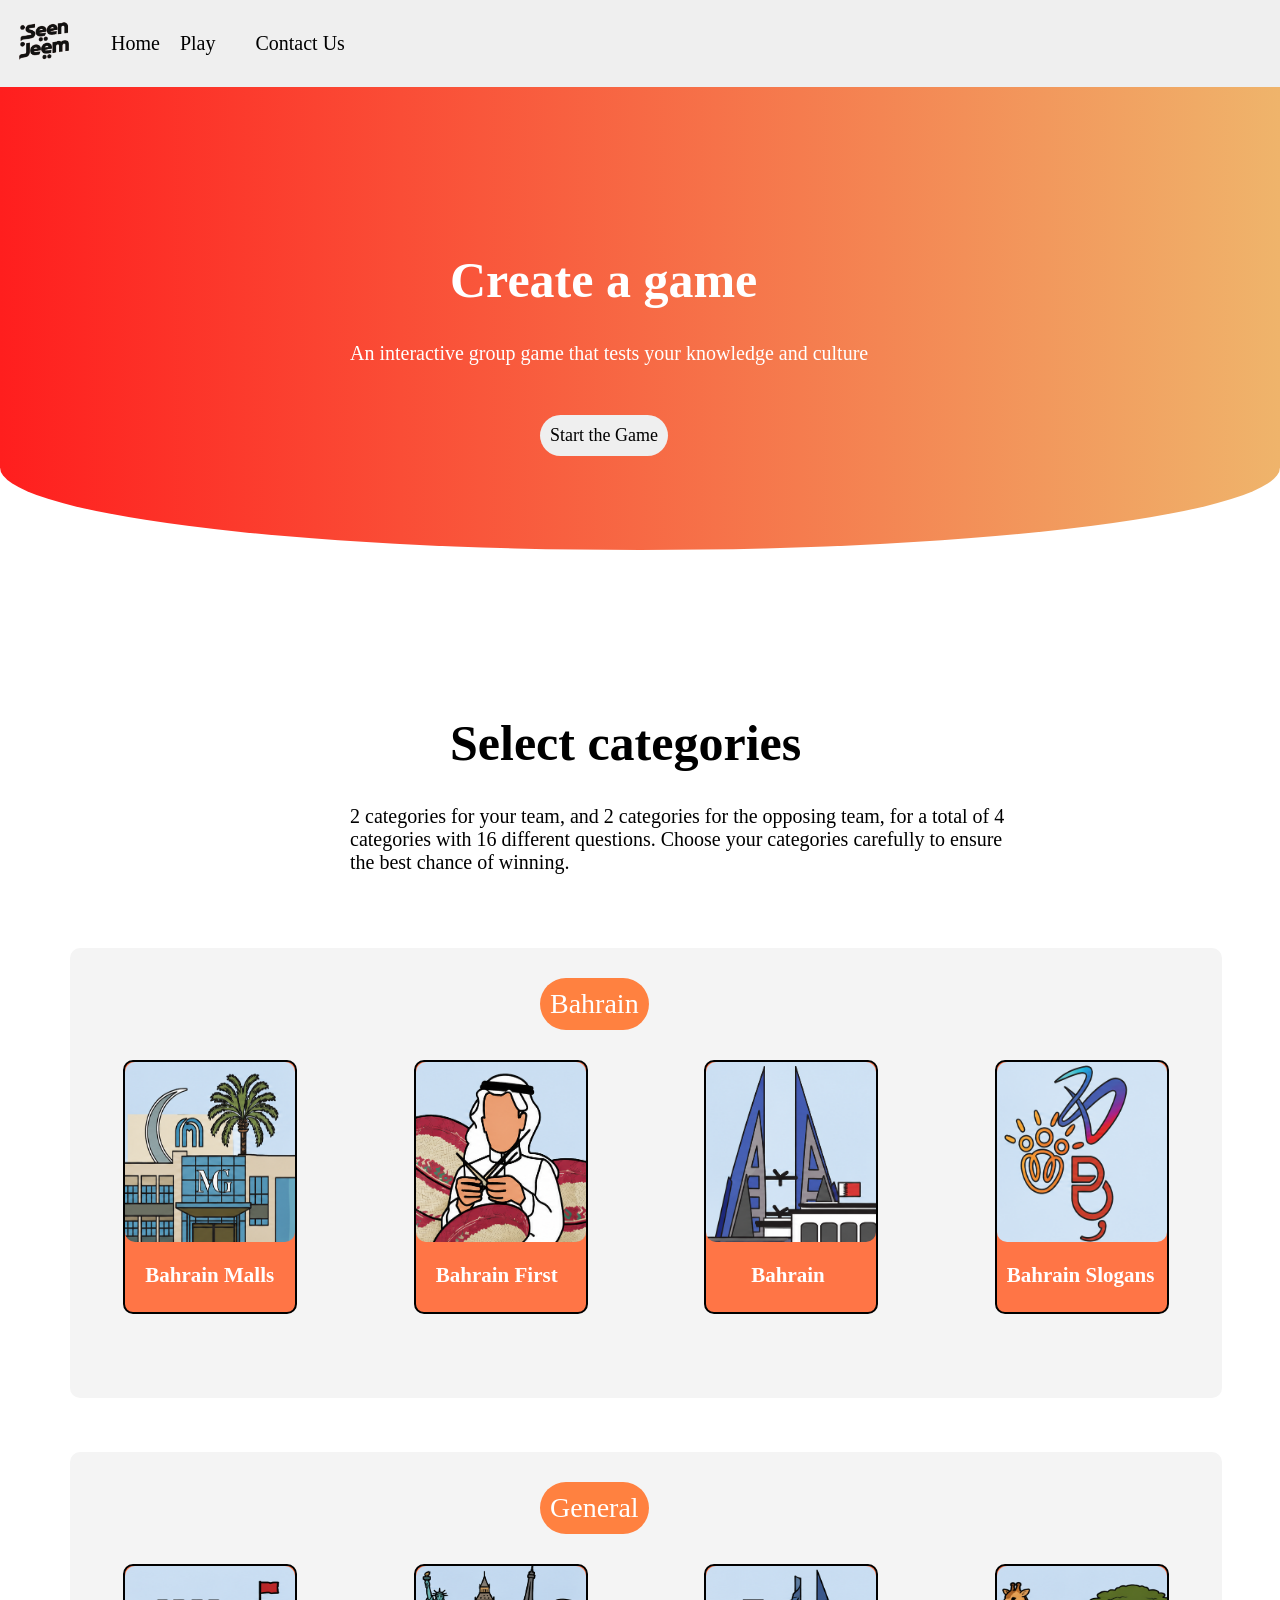
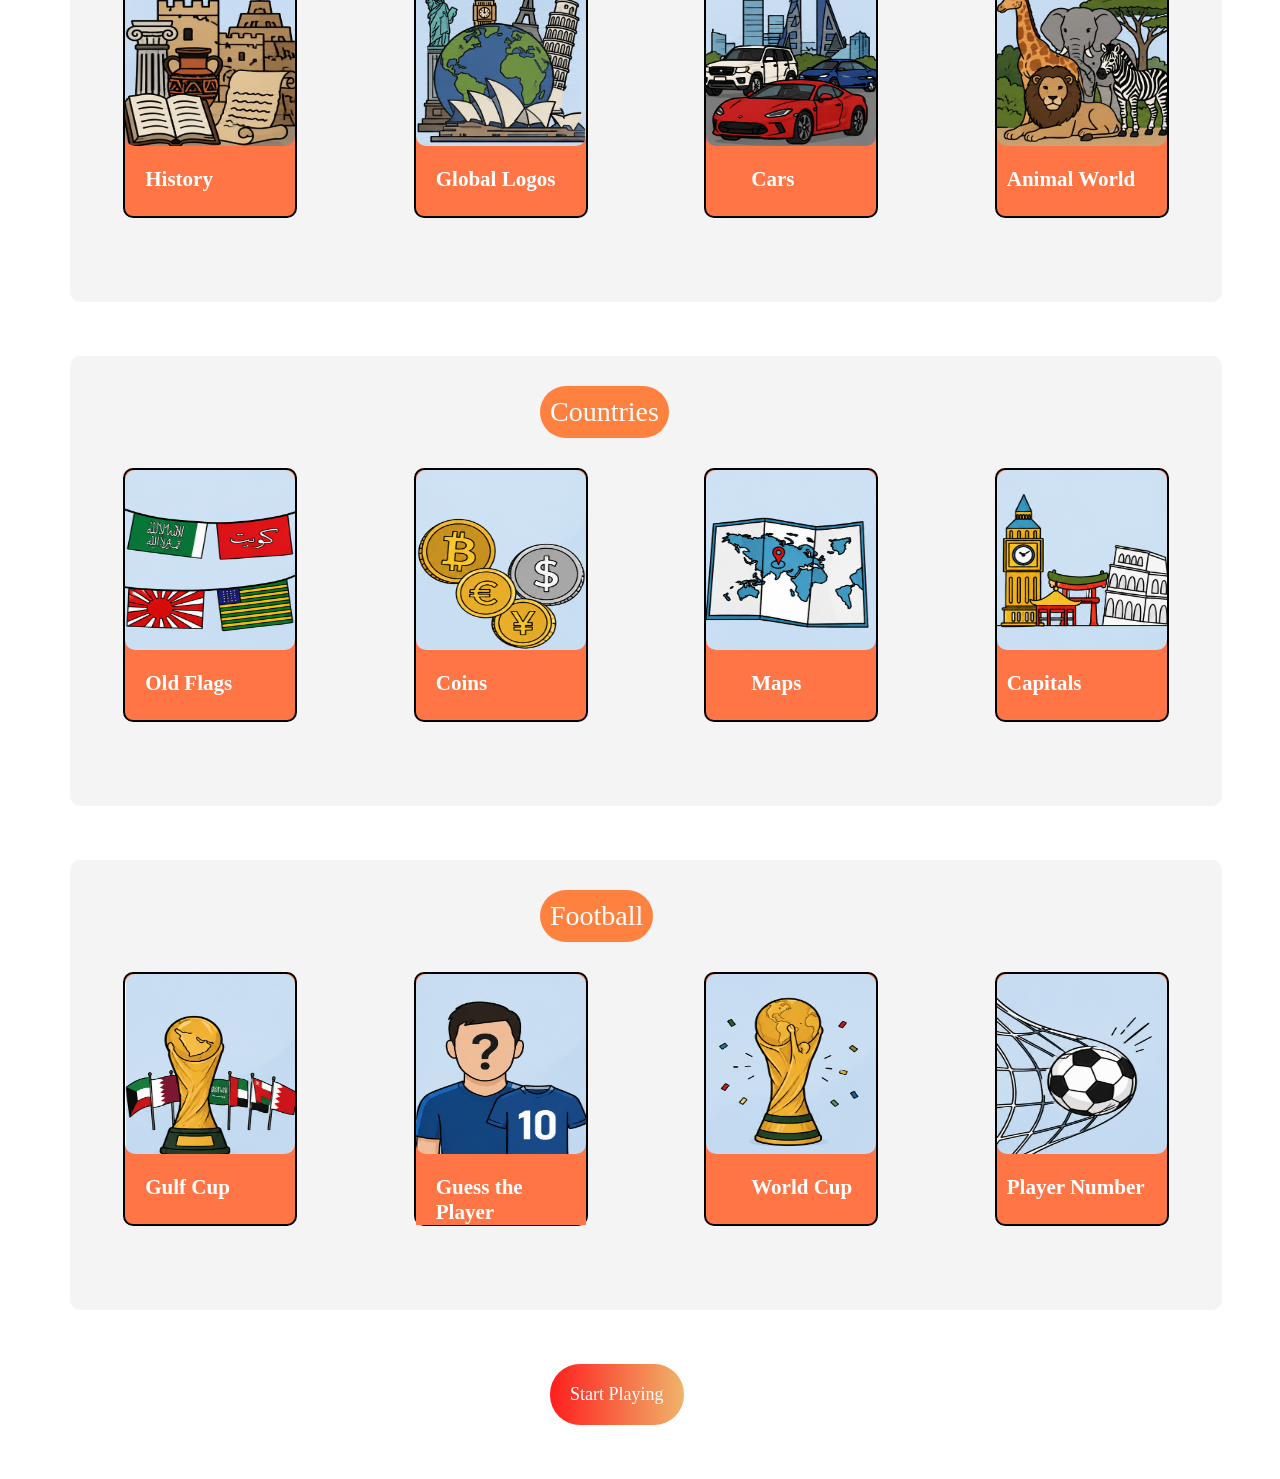
==== commit 8c790447: "style:change the pictures" ====
--- a/index.html
+++ b/index.html
@@ -53,7 +53,7 @@
         <div class="bahrain-cards">
 
         <div  class="bahrain-q1">
-            <img  src="./pictures/seenjeem-eng.png" alt="">
+            <img  src="./pictures/bahrain-malls.png" alt="">
             <div class="bahrain-q1-h2">
                 <h2>Bahrain Malls</h2>
             
@@ -61,7 +61,7 @@
 
     </div>
        <div  class="bahrain-q2">
-            <img  src="./pictures/seenjeem-eng.png" alt="">
+            <img  src="./pictures/bahrain-first.png" alt="">
             <div class="bahrain-q2-h2">
                 <h2>Bahrain First</h2>
             
@@ -70,7 +70,7 @@
     </div>
 
     <div  class="bahrain-q3">
-            <img  src="./pictures/seenjeem-eng.png" alt="">
+            <img  src="./pictures/Bahrain.png" alt="">
             <div class="bahrain-q3-h2">
                 <h2>Bahrain </h2>
             
@@ -78,7 +78,7 @@
 
     </div>
     <div  class="bahrain-q4">
-            <img  src="./pictures/seenjeem-eng.png" alt="">
+            <img  src="./pictures/bahrain-slogan.png" alt="">
             <div class="bahrain-q4-h2">
                 <h2>Bahrain Slogans</h2>
             
@@ -92,39 +92,39 @@
    <br><br><br>
    <div class="bahrain">
     <div class="bahrain-category">
-        <button>Bahrain</button>
+        <button>General</button>
 
         <div class="bahrain-cards">
 
         <div  class="bahrain-q1">
-            <img  src="./pictures/seenjeem-eng.png" alt="">
+            <img  src="./pictures/history.png" alt="">
             <div class="bahrain-q1-h2">
-                <h2>Bahrain Malls</h2>
+                <h2>History</h2>
             
         </div>
 
     </div>
        <div  class="bahrain-q2">
-            <img  src="./pictures/seenjeem-eng.png" alt="">
+            <img  src="./pictures/global logos.png" alt="">
             <div class="bahrain-q2-h2">
-                <h2>Bahrain First</h2>
+                <h2>Global Logos</h2>
             
         </div>
 
     </div>
 
     <div  class="bahrain-q3">
-            <img  src="./pictures/seenjeem-eng.png" alt="">
+            <img  src="./pictures/cars.png" alt="">
             <div class="bahrain-q3-h2">
-                <h2>Bahrain </h2>
+                <h2>Cars </h2>
             
         </div>
 
     </div>
     <div  class="bahrain-q4">
-            <img  src="./pictures/seenjeem-eng.png" alt="">
+            <img  src="./pictures/animals.png" alt="">
             <div class="bahrain-q4-h2">
-                <h2>Bahrain Slogans</h2>
+                <h2>Animal World</h2>
             
         </div>
 
@@ -136,39 +136,39 @@
    <br><br><br>
    <div class="bahrain">
     <div class="bahrain-category">
-        <button>Bahrain</button>
+        <button>Countries</button>
 
         <div class="bahrain-cards">
 
         <div  class="bahrain-q1" >
-            <img  src="./pictures/seenjeem-eng.png" alt="">
+            <img  src="./pictures/old-flags.png" alt="">
             <div class="bahrain-q1-h2">
-                <h2>Bahrain Malls</h2>
+                <h2>Old Flags</h2>
             
         </div>
 
     </div>
        <div  class="bahrain-q2" >
-            <img  src="./pictures/seenjeem-eng.png" alt="">
+            <img  src="./pictures/coins.png" alt="">
             <div class="bahrain-q2-h2">
-                <h2>Bahrain First</h2>
+                <h2>Coins</h2>
             
         </div>
 
     </div>
 
     <div  class="bahrain-q3" >
-            <img  src="./pictures/seenjeem-eng.png" alt="">
+            <img  src="./pictures/maps.png" alt="">
             <div class="bahrain-q3-h2">
-                <h2>Bahrain </h2>
+                <h2>Maps </h2>
             
         </div>
 
     </div>
     <div  class="bahrain-q4" >
-            <img  src="./pictures/seenjeem-eng.png" alt="">
+            <img  src="./pictures/capital.png" alt="">
             <div class="bahrain-q4-h2">
-                <h2>Bahrain Slogans</h2>
+                <h2>Capitals</h2>
             
         </div>
 
@@ -180,39 +180,39 @@
    <br><br><br>
    <div class="bahrain">
     <div class="bahrain-category">
-        <button>Bahrain</button>
+        <button>Football</button>
 
         <div class="bahrain-cards">
 
         <div  class="bahrain-q1" >
-            <img  src="./pictures/seenjeem-eng.png" alt="">
+            <img  src="./pictures/gulf-cup.png" alt="">
             <div class="bahrain-q1-h2">
-                <h2>Bahrain Malls</h2>
+                <h2>Gulf Cup</h2>
             
         </div>
 
     </div>
        <div  class="bahrain-q2" >
-            <img  src="./pictures/seenjeem-eng.png" alt="">
+            <img  src="./pictures/guess-the-player.png" alt="">
             <div class="bahrain-q2-h2">
-                <h2>Bahrain First</h2>
+                <h2>Guess the Player</h2>
             
         </div>
 
     </div>
 
     <div  class="bahrain-q3" >
-            <img  src="./pictures/seenjeem-eng.png" alt="">
+            <img  src="./pictures/world-cup.png" alt="">
             <div class="bahrain-q3-h2">
-                <h2>Bahrain </h2>
+                <h2>World Cup </h2>
             
         </div>
 
     </div>
     <div  class="bahrain-q4" >
-            <img  src="./pictures/seenjeem-eng.png" alt="">
+            <img  src="./pictures/playerNumber.png" alt="">
             <div class="bahrain-q4-h2">
-                <h2>Bahrain Slogans</h2>
+                <h2>Player Number</h2>
             
         </div>
 
@@ -241,7 +241,7 @@
 
     <div class="mid-pic">
                 <h2 class="category-name"></h2>
-        <img src="./pictures/seenjeem-eng.png" alt="">
+        <img src="./pictures/Bahrain.png" alt="">
     </div>
 
     <div class="right-side">
@@ -261,7 +261,7 @@
 
     <div class="mid-pic">
         <h2 class="category-name"></h2>
-        <img src="./pictures/seenjeem-eng.png" alt="">
+        <img src="./pictures/bahrain-malls.png" alt="">
     </div>
 
     <div class="right-side">
@@ -282,7 +282,7 @@
 
     <div class="mid-pic">
          <h2 class="category-name"></h2>
-        <img src="./pictures/seenjeem-eng.png" alt="">
+        <img src="./pictures/bahrain-first.png" alt="">
     </div>
 
     <div class="right-side">
@@ -302,7 +302,7 @@
 
     <div class="mid-pic">
         <h2 class="category-name"></h2>
-        <img src="./pictures/seenjeem-eng.png" alt="">
+        <img src="./pictures/bahrain-slogan.png" alt="">
     </div>
 
     <div class="right-side">
--- a/style.css
+++ b/style.css
@@ -84,7 +84,8 @@
 }
 
 .sidebar {
-    display: inline-block;
+    display: none;
+    /* display: inline-block; */
     height: 220px;
     width: 100px;
     position: fixed;
@@ -362,6 +363,7 @@
 .mid-pic img {
     width: 120px;
     border-radius: 20px;
+    padding-bottom: 70px;
 }
 
 .left-side {
@@ -390,6 +392,7 @@
     border: black solid 2px;
     border-radius: 150px;
     font-family: 'britannic';
+    
 }
 
 .left-side button:hover {
@@ -619,6 +622,18 @@
 }
 .win-popup{
     display: none;
-    background-color: #A90000;
-}
-
+    position: fixed;
+    top: 30%;
+    left: 30%;
+    width: 400px;
+    padding: 60px;
+    background: linear-gradient(90deg, #ff1e1e 0%, #efb46b 100%);
+    color: white;
+    border-radius: 25px;
+    text-align: center;
+    font-family: 'britannic';
+    font-size: 50px;
+
+}
+
+
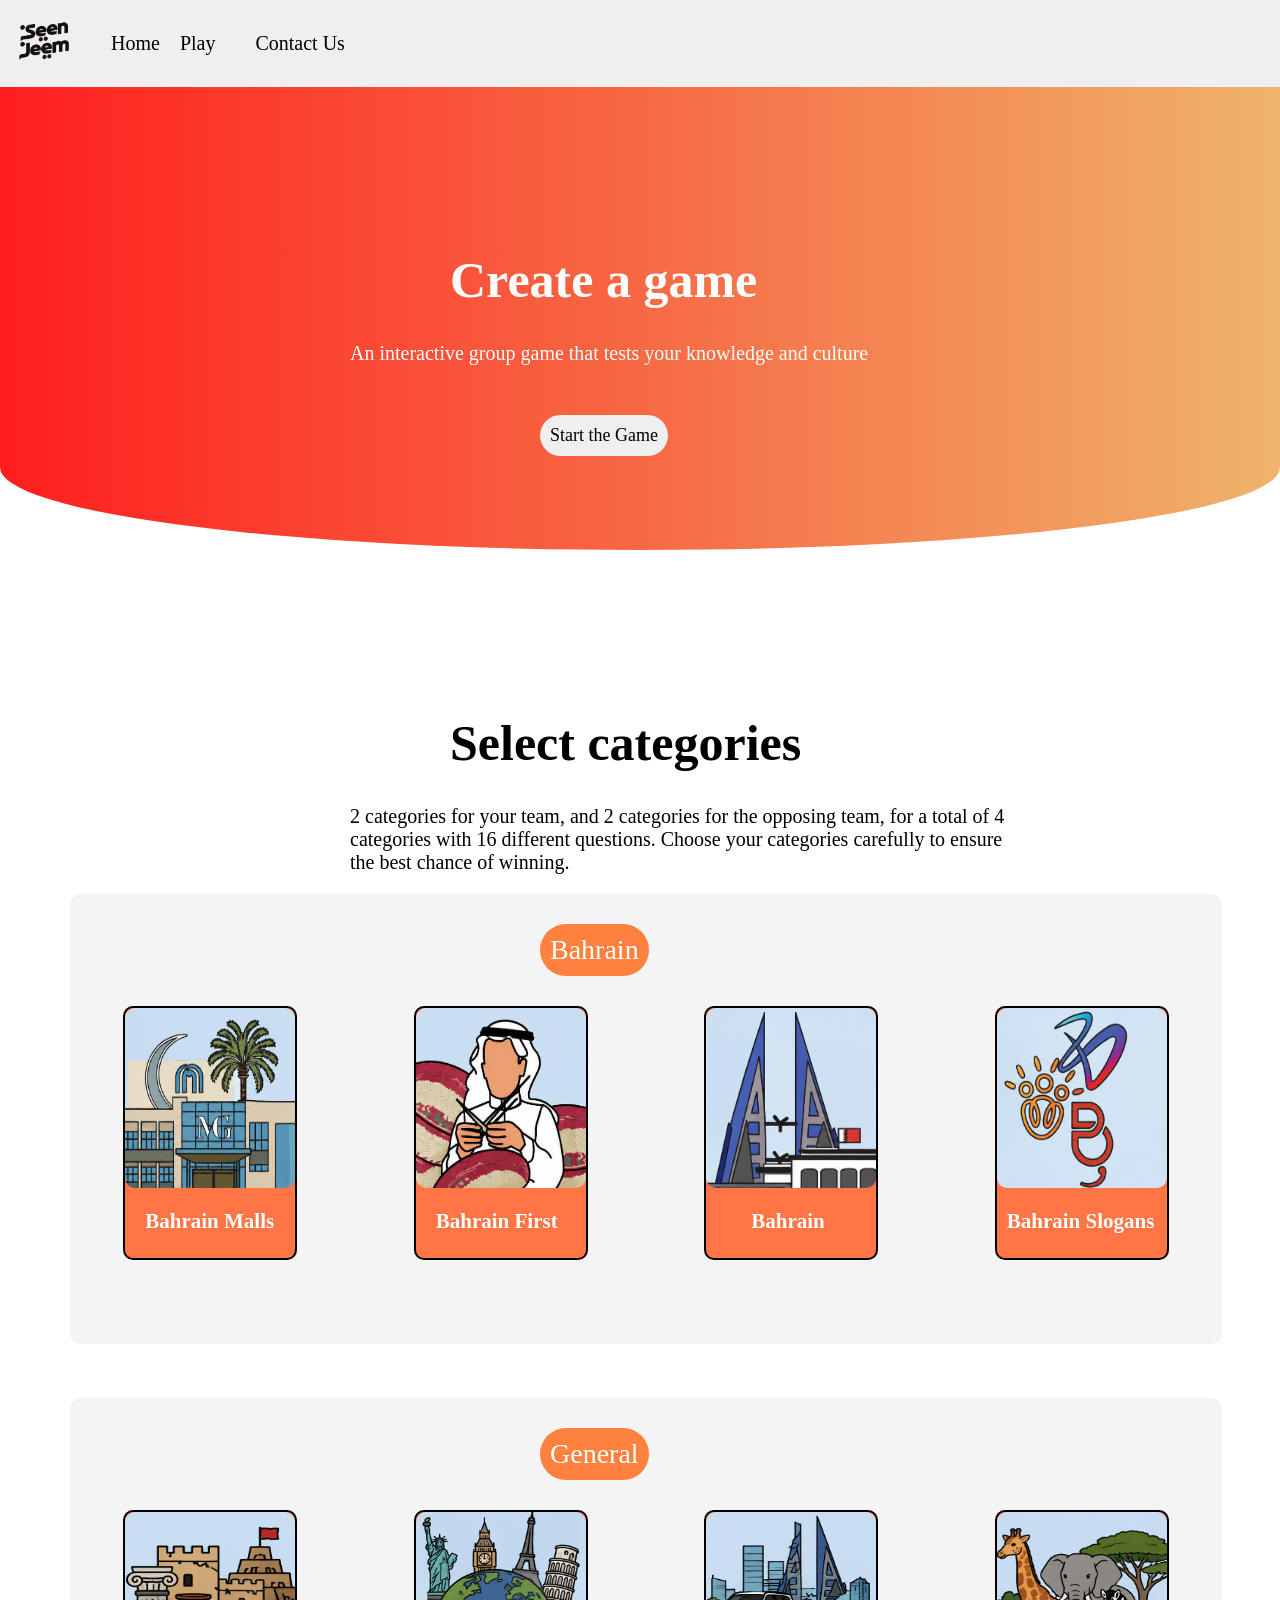
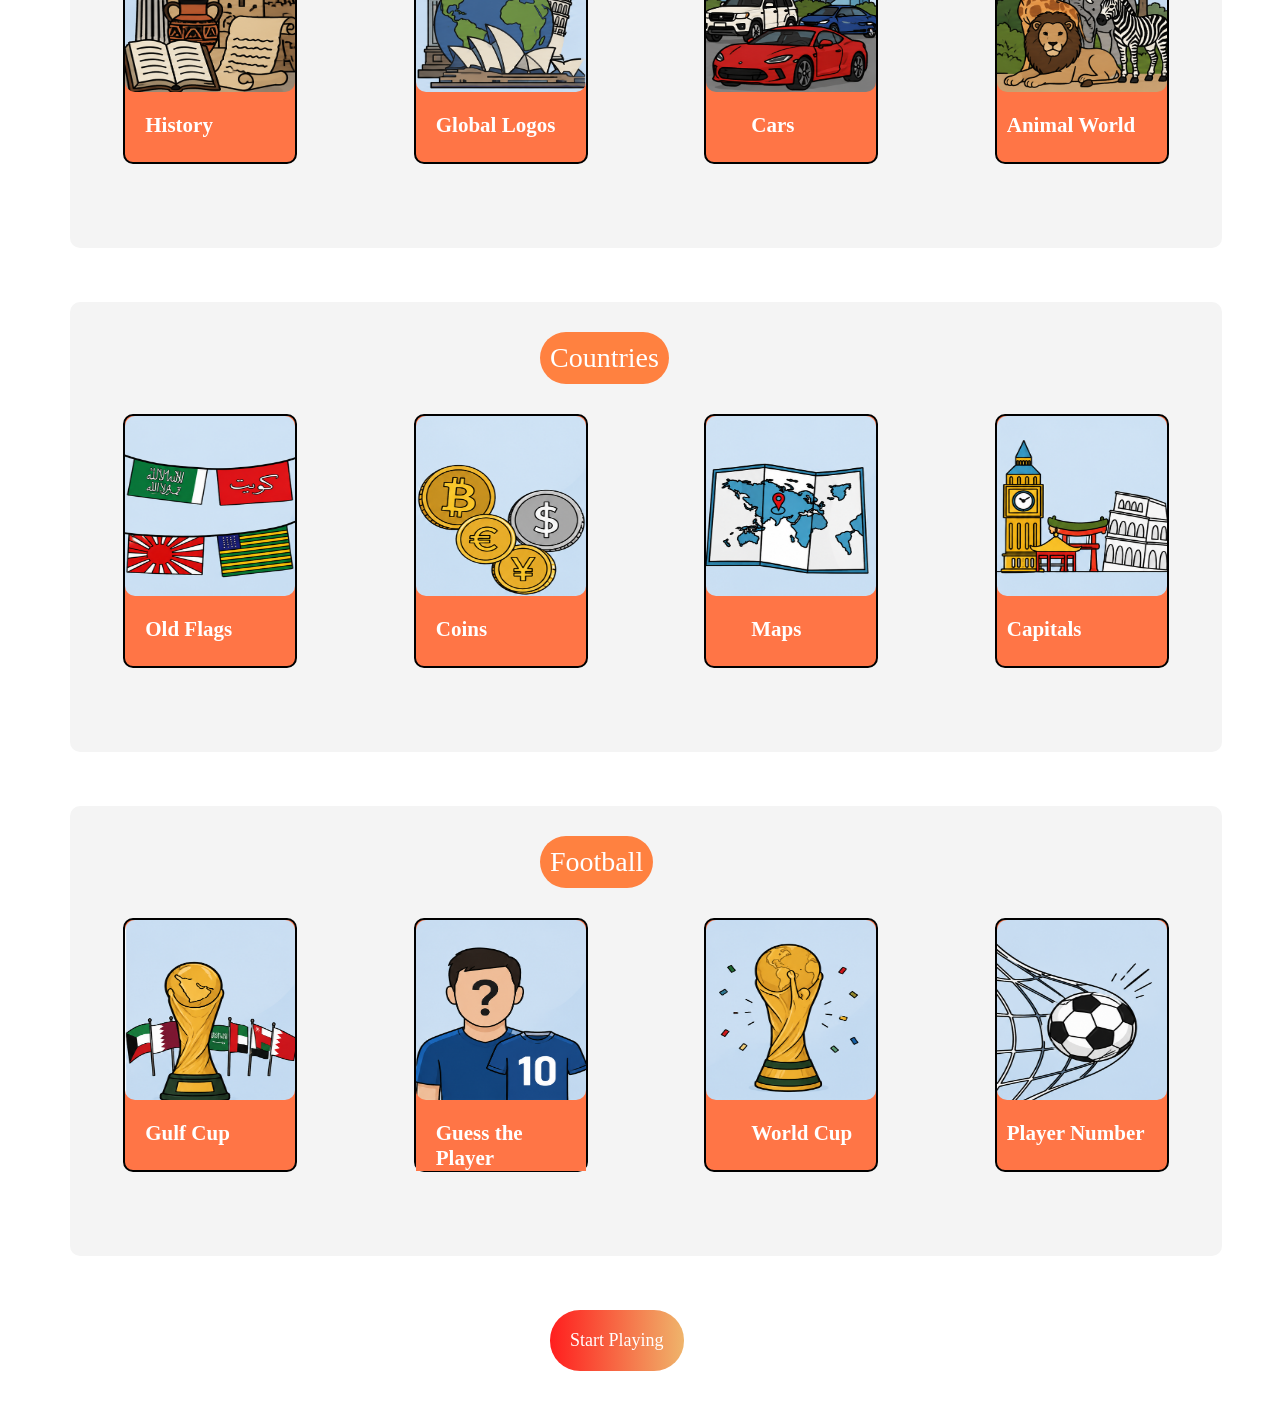
==== commit 1b97ff3b: "style: added when the answer is wrong it shows the correct answer" ====
--- a/index.html
+++ b/index.html
@@ -25,18 +25,17 @@
     </nav>
         <h1>Create a game</h1>
         <p>An interactive group game that tests your knowledge and culture</p>
-        <button class="start-button">Start the Game</button>
-    </div>
-
-
-   <div class="select-category">
+        <a href="#gohere"><button class="start-button">Start the Game</button></a>
+    </div>
+
+
+   <div class="select-category" id="gohere">
     <h1>Select categories</h1>
     <p>2 categories for your team, and 2 categories for the opposing team,
          for a total of 4 <br>categories with 16 different questions.
           Choose your categories carefully to ensure<br> the best chance of winning.</p>
 
    </div>
-   <br><br><br>
 <!-- <p style="height:100px; width:100px; position: absolute; right:0; background-color: aqua;">Side Bar</p> -->
  <div class="sidebar">
 
@@ -48,7 +47,7 @@
 
    <div class="bahrain">
     <div class="bahrain-category">
-        <button>Bahrain</button>
+        <button >Bahrain</button>
 
         <div class="bahrain-cards">
 
--- a/style.css
+++ b/style.css
@@ -481,6 +481,7 @@
 .question {
     font-size: 30px;
     margin-bottom: 40px;
+    font-family: 'britannic';
 }
 
 .choices {
@@ -491,16 +492,25 @@
 }
 
 .choices button {
-    padding: 15px;
+     width: 100%;
+    padding: 30px;
     border: none;
     border-radius: 12px;
     background: #e5e5e5;
+    text-align: center;
+    margin: 0;
+    font-size: 15px;
+    
 }
 
 .choices button:hover {
-    color: white;
-    background-color: #A90000;
-}
+    color: #A90000;
+    font-weight: bold;
+}
+
+/* button.correct-answer{
+    background-color: green;
+} */
 
 .teams {
     width: 200px;
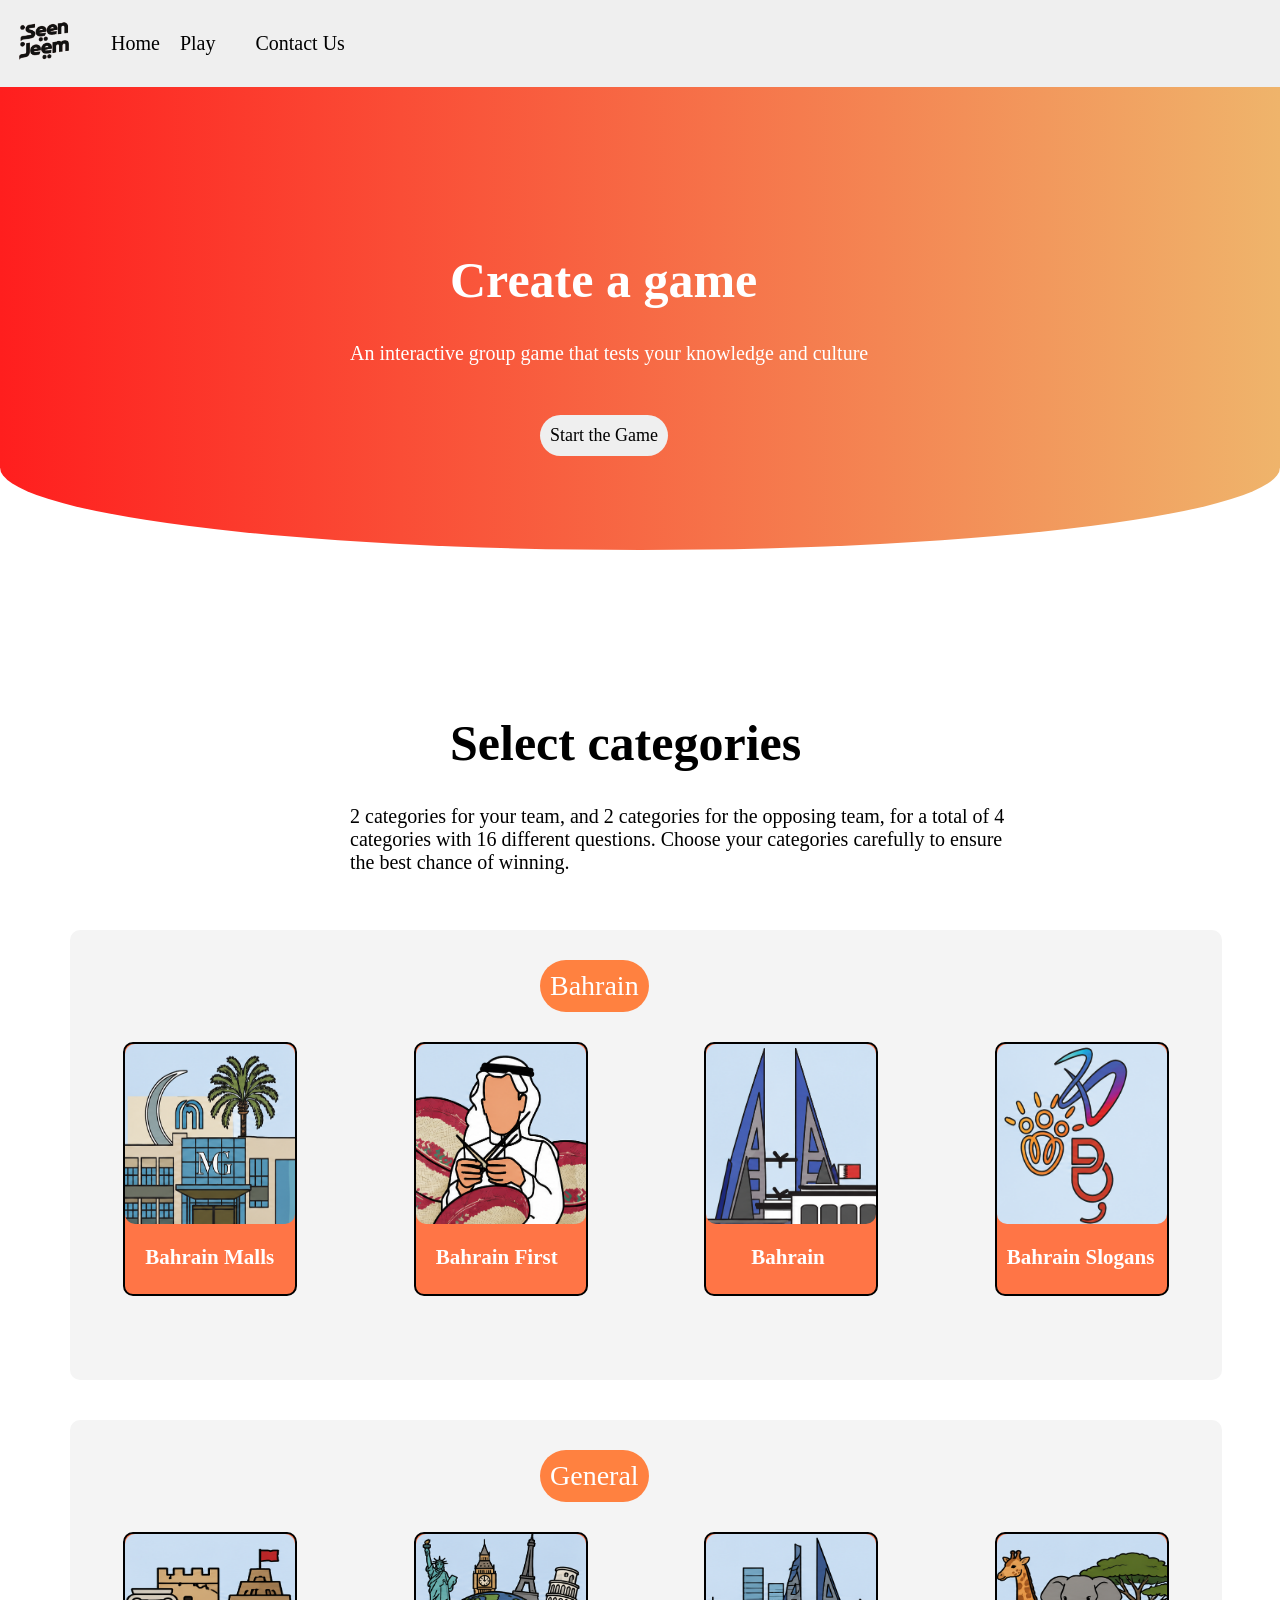
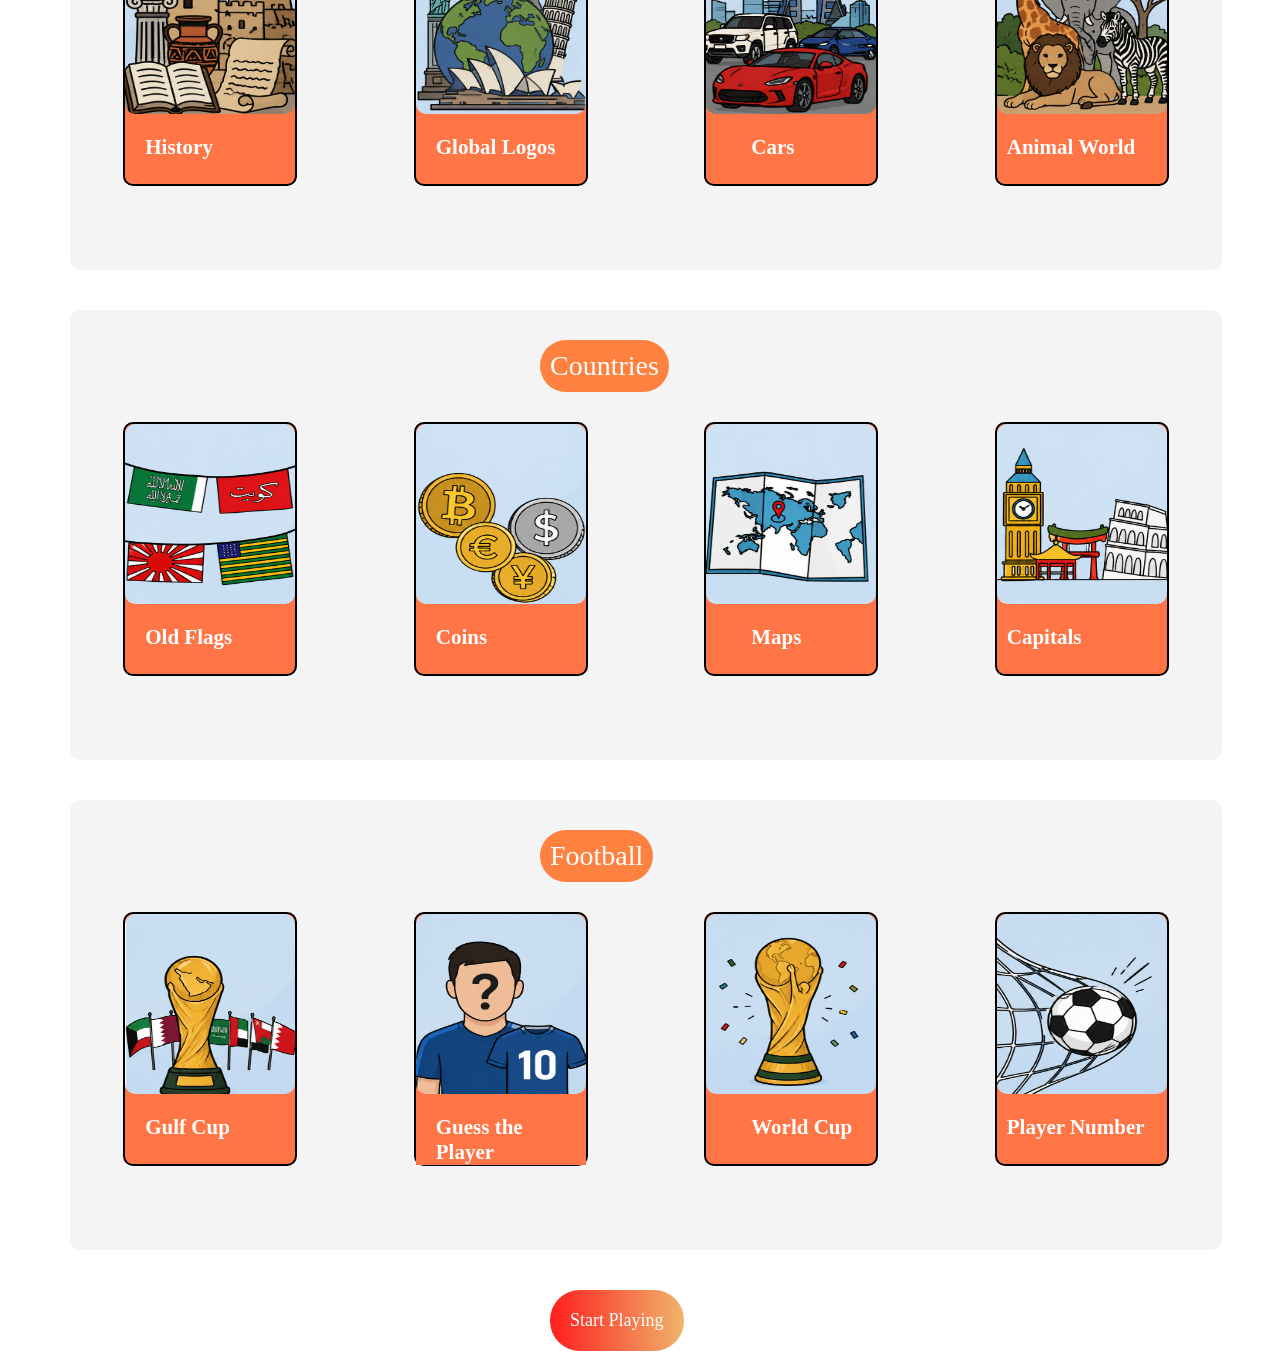
==== commit 65e2a410: "style: added some spaces" ====
--- a/index.html
+++ b/index.html
@@ -36,6 +36,7 @@
           Choose your categories carefully to ensure<br> the best chance of winning.</p>
 
    </div>
+   <br><br>
 <!-- <p style="height:100px; width:100px; position: absolute; right:0; background-color: aqua;">Side Bar</p> -->
  <div class="sidebar">
 
@@ -88,7 +89,6 @@
     </div>
 
    </div>
-   <br><br><br>
    <div class="bahrain">
     <div class="bahrain-category">
         <button>General</button>
@@ -132,7 +132,6 @@
     </div>
 
    </div>
-   <br><br><br>
    <div class="bahrain">
     <div class="bahrain-category">
         <button>Countries</button>
@@ -176,7 +175,6 @@
     </div>
 
    </div>
-   <br><br><br>
    <div class="bahrain">
     <div class="bahrain-category">
         <button>Football</button>
@@ -220,14 +218,12 @@
     </div>
 
    </div>
-<br><br><br>
 <!-- board section -->
    <div class="play-button">
     <button>Start Playing</button>
 
    </div>
-    <br><br><br>
-
+<br>
     <div class="cards-container">
 
     <div class="question-card " id="category1">
--- a/style.css
+++ b/style.css
@@ -141,6 +141,10 @@
     padding-left: 350px;
 
 }
+.bahrain{
+        margin-bottom: 40px;
+
+}
 
 .bahrain-category {
     background-color: #F4F4F4;
@@ -343,15 +347,15 @@
 
 .cards-container {
     display: flex;
-    gap: 30px;
+    gap: 20px;
     justify-content: center;
     flex-wrap: wrap;
 }
 
 .question-card {
     background-color: #F4F4F4;
-    width: 550px;
-    height: 200px;
+    width: 450px;
+    height: 170px;
     padding: 22px;
     display: flex;
     gap: 10px;
@@ -408,38 +412,40 @@
 
 .bottom-bar {
     width: 100%;
-    height: 20%;
+    height: 130px;
     background-color: #EFEFEF;
     display: flex;
     justify-content: space-between;
-    margin-top: 60px;
+    margin-top: 20px;
 }
 
 .team-1 {
     font-family: 'britannic';
+    font-size: 14px;
     margin-left: 120px;
 
 }
 
 .team-2 {
     font-family: 'britannic';
+    font-size: 14px;
     margin-right: 120px;
 }
 
 .team-1 p {
     border-bottom: 2px solid black;
-    padding-bottom: 8px;
+    padding-bottom: 4px;
 }
 
 .team-2 p {
     border-bottom: 2px solid black;
-    padding-bottom: 8px;
+    padding-bottom: 4px;
 
 }
 
 .score-box {
-    width: 70px;
-    height: 50px;
+    width: 60px;
+    height: 20px;
     border: black 2px solid;
     border-radius: 10px;
     display: flex;
@@ -532,22 +538,24 @@
 
 .bottom-bar2 {
     width: 100%;
-    height: 20%;
+    height: 130px;
     background-color: #EFEFEF;
     display: flex;
     justify-content: space-between;
-    margin-top: 60px;
+    margin-top: 20px;
 }
 
 .team-11 {
     font-family: 'britannic';
+    font-size: 14px;
     margin-left: 120px;
 
 }
 
 .team-22 {
     font-family: 'britannic';
-    margin-right: 120px;
+    font-size: 14px;
+    margin-right:120px;
 }
 
 .team-11 p {
@@ -562,8 +570,8 @@
 }
 
 .score-box2 {
-    width: 70px;
-    height: 50px;
+    width: 60px;
+    height: 20px;
     border: black 2px solid;
     border-radius: 10px;
     display: flex;
